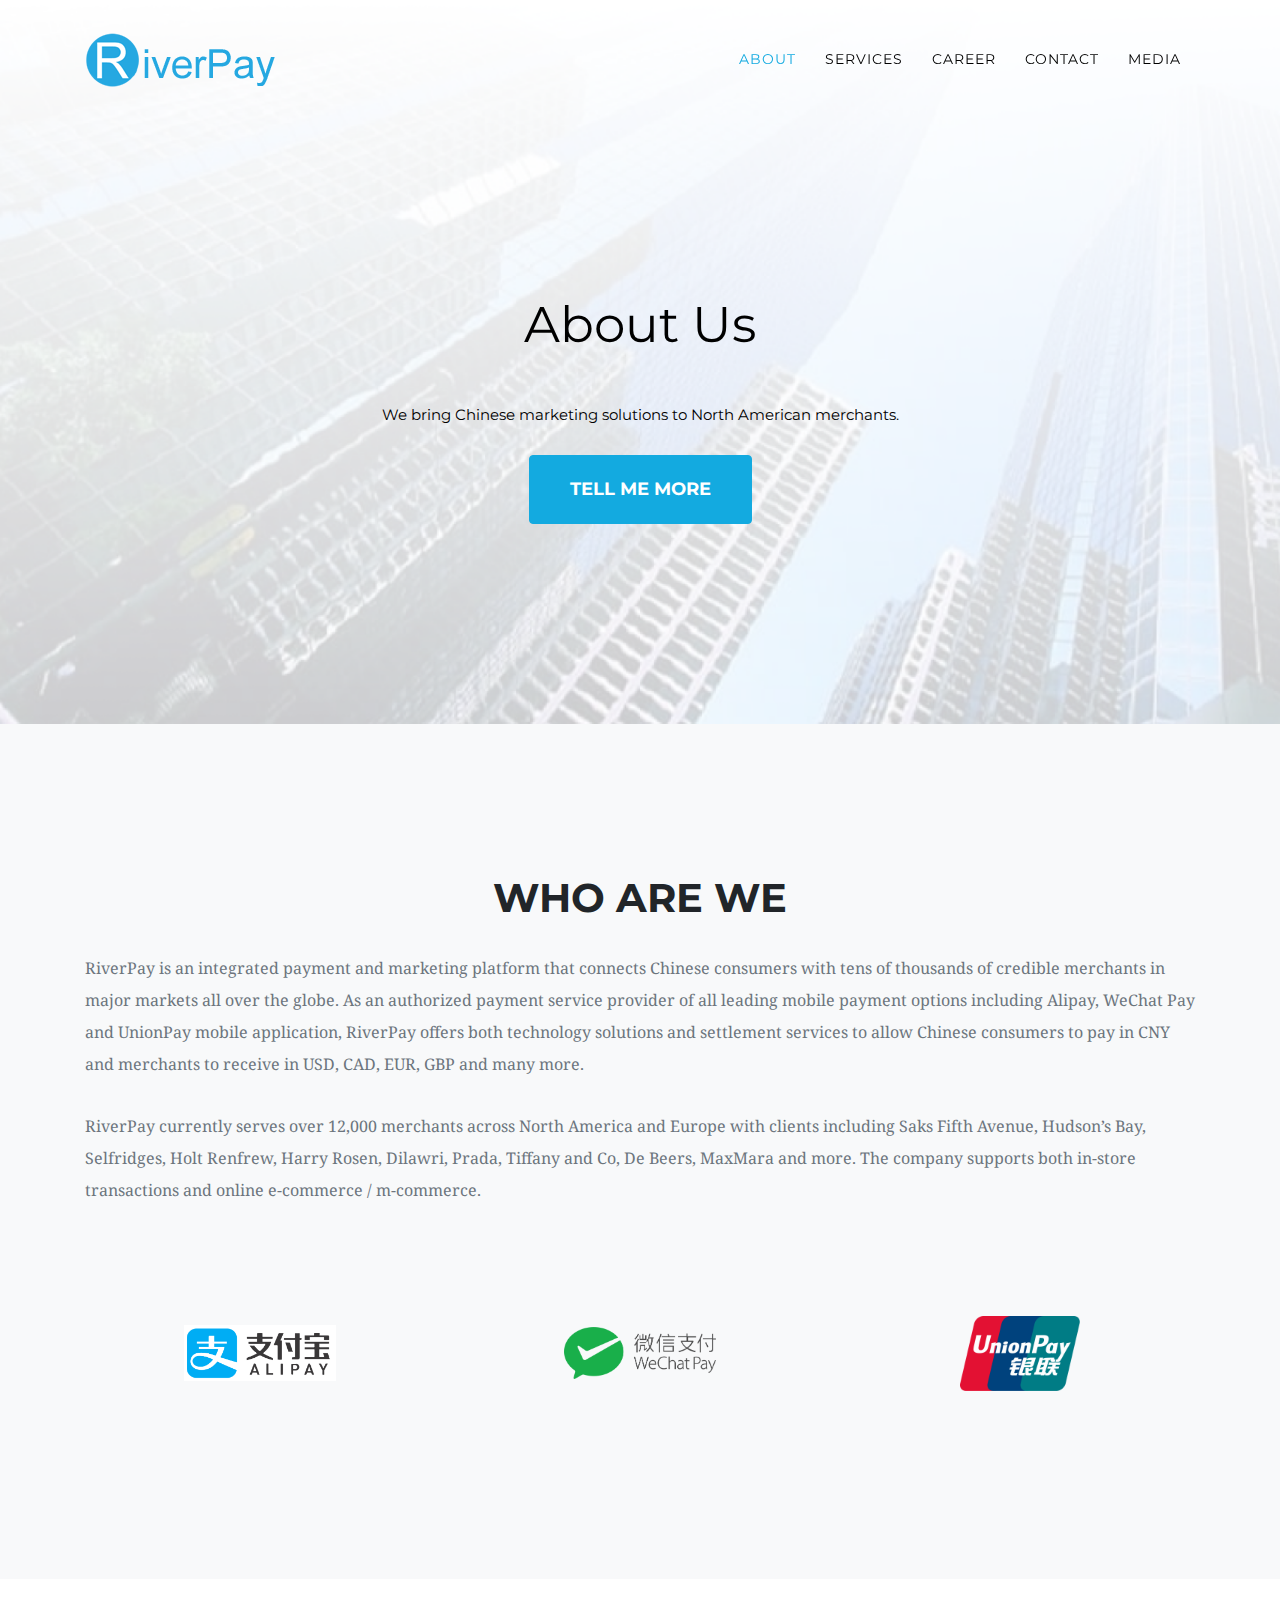
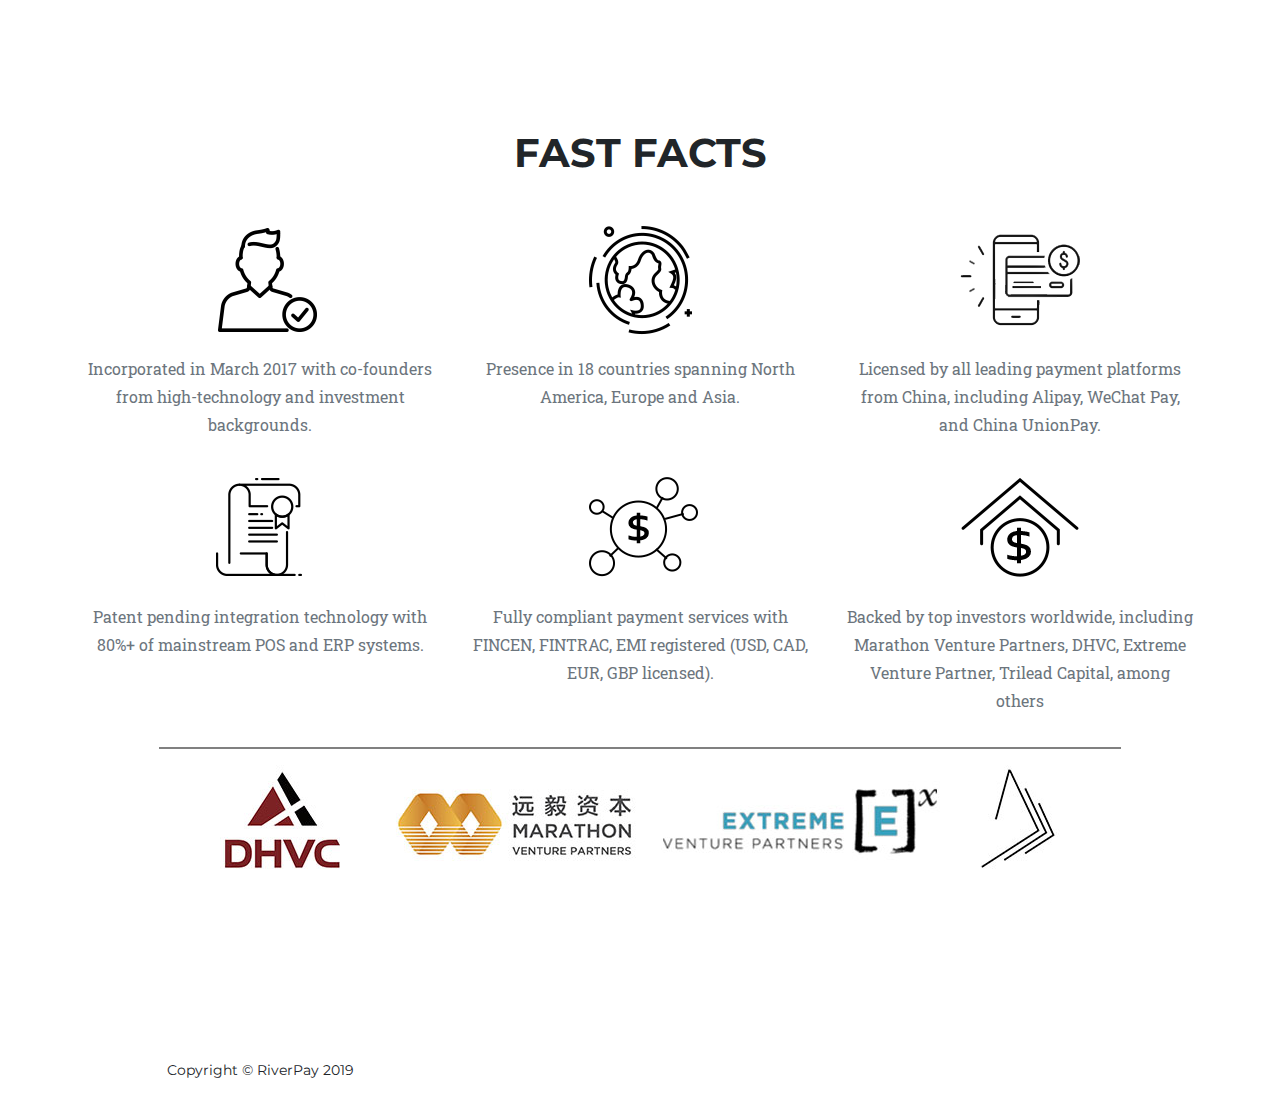
==== about.html @ c01c95c3 "Merge branch 'merge-two' of https://github.com/djfliu-rp/startbootstrap-agency into merge-two" ====
<!DOCTYPE html>
<html lang="en">

<head>

  <meta charset="utf-8">
  <meta name="viewport" content="width=device-width, initial-scale=1, shrink-to-fit=no">
  <meta name="description" content="">
  <meta name="author" content="">

  <title>Riverpay - About</title>

  <!-- Bootstrap core CSS -->
  <link href="vendor/bootstrap/css/bootstrap.min.css" rel="stylesheet">

  <!-- Custom fonts for this template -->
  <link href="vendor/fontawesome-free/css/all.min.css" rel="stylesheet" type="text/css">
  <link href="https://fonts.googleapis.com/css?family=Montserrat:400,700" rel="stylesheet" type="text/css">
  <link href='https://fonts.googleapis.com/css?family=Kaushan+Script' rel='stylesheet' type='text/css'>
  <link href='https://fonts.googleapis.com/css?family=Droid+Serif:400,700,400italic,700italic' rel='stylesheet' type='text/css'>
  <link href='https://fonts.googleapis.com/css?family=Roboto+Slab:400,100,300,700' rel='stylesheet' type='text/css'>

  <!-- Custom styles for this template -->
  <link href="css/about.css" rel="stylesheet">
  <link rel="icon" type="image/gif/png" href="img/logo.png">

</head>

<body id="page-top">

  <!-- Navigation -->
  <nav class="navbar navbar-expand-lg navbar-dark fixed-top" id="mainNav">
    <div class="container">
      <a class="navbar-brand js-scroll-trigger" href="index.html"><img src="img/logos/rplogo.png"></a>
      <button class="navbar-toggler navbar-toggler-right" type="button" data-toggle="collapse" data-target="#navbarResponsive" aria-controls="navbarResponsive" aria-expanded="false" aria-label="Toggle navigation">
        Menu
        <i class="fas fa-bars"></i>
      </button>
      <div class="collapse navbar-collapse" id="navbarResponsive">
        <ul class="navbar-nav text-uppercase ml-auto">
          <li class="nav-item">
            <a class="nav-link js-scroll-trigger" href="about.html" style="color: #13AAE0;">About</a>
          </li>
          <li class="nav-item">
              <a class="nav-link js-scroll-trigger" href="service.html">Services</a>
          </li>
          <li class="nav-item">
            <a class="nav-link js-scroll-trigger" href="career.html">Career</a>
          </li>
          <li class="nav-item">
            <a class="nav-link js-scroll-trigger" href="contact.html">Contact</a>
          </li>
          <li class="nav-item">
            <a class="nav-link js-scroll-trigger" href="test.html">Media</a>
          </li>
        </ul>
      </div>
    </div>
  </nav>

  <!-- Header -->
  <header class="masthead">
    <div class="container">
      <div class="intro-text">
        <div class="intro-lead-in">About Us</div>
        <div class="intro-heading">We bring Chinese marketing solutions to North American merchants.</div>
        <a class="btn btn-primary btn-xl text-uppercase js-scroll-trigger" href="#services">Tell Me More</a>
      </div>
    </div>
  </header>

  <!-- Services -->
  <section id="services" class="bg-light">
    <div class="container">
      <div class="row">
        <div class="col-lg-12 text-center">
          <h2 class="section-heading text-uppercase">Who Are We</h2>
          <h3 class="section-subheading text-muted">RiverPay is an integrated payment and marketing platform that connects Chinese consumers with tens of thousands of credible merchants in major markets all over the globe. As an authorized payment service provider of all leading mobile payment options including Alipay, WeChat Pay and UnionPay mobile application, RiverPay offers both technology solutions and settlement services to allow Chinese consumers to pay in CNY and merchants to receive in USD, CAD, EUR, GBP and many more.</h3>
          <h3 class="section-subheadingg text-muted">RiverPay currently serves over 12,000 merchants across North America and Europe with clients including Saks Fifth Avenue, Hudson’s Bay, Selfridges, Holt Renfrew, Harry Rosen, Dilawri, Prada, Tiffany and Co, De Beers, MaxMara and more. The company supports both in-store transactions and online e-commerce / m-commerce.</h3>
        </div>
      </div>
      <div class="row text-center">
        <div class="col-md-4">
          <span class="fa-stack fa-4x">
            <img src="img/about/alipay2.PNG" style="max-width: 95%;">
          </span>
        </div>
        <div class="col-md-4">
          <span class="fa-stack fa-4x">
            <img src="img/about/wechat.png" style="max-width: 95%;">
          </span>
        </div>
        <div class="col-md-4">
          <span class="fa-stack fa-4x">
            <img src="img/about/unionpay.png" style="max-width: 75%;">
          </span>
        </div>
      </div>
    </div>
  </section>

  <!-- Portfolio Grid -->
  <section id="portfolio">
    <div class="container">
      <div class="row">
        <div class="col-lg-12 text-center">
          <h2 class="section-heading text-uppercase">Fast Facts</h2>
        </div>
      </div>
      <div class="row text-center">
        <div class="col-md-4">
          <span class="fa-stack fa-4x">
            <img src="img/about/abt_icon1.png">
          </span>
          <p class="text-muted">Incorporated in March 2017 with co-founders from high-technology and investment backgrounds.</p>
        </div>
        <div class="col-md-4">
          <span class="fa-stack fa-4x">
              <img src="img/about/abt_icon2.png">
            </span>
          <p class="text-muted">Presence in 18 countries spanning North America, Europe and Asia.</p>
        </div>
        <div class="col-md-4">
          <span class="fa-stack fa-4x">
              <img src="img/about/abt_icon3.png">
            </span>
          <p class="text-muted">Licensed by all leading payment platforms from China, including Alipay, WeChat Pay, and China UnionPay.</p>
        </div>
      </div>
      <div class="row text-center">
        <div class="col-md-4">
          <span class="fa-stack fa-4x">
              <img src="img/about/abt_icon4.png">
            </span>
          <p class="text-muted">Patent pending integration technology with 80%+ of mainstream POS and ERP systems.</p>
        </div>
        <div class="col-md-4">
          <span class="fa-stack fa-4x">
              <img src="img/about/abt_icon5.png">
            </span>
          <p class="text-muted">Fully compliant payment services with FINCEN, FINTRAC, EMI registered (USD, CAD, EUR, GBP licensed).</p>
        </div>
        <div class="col-md-4">
          <span class="fa-stack fa-4x">
              <img src="img/about/abt_icon6.png">
            </span>
          <p class="text-muted">Backed by top investors worldwide, including Marathon Venture Partners, DHVC, Extreme Venture Partner, Trilead Capital, among others</p>
        </div>
      </div>
    </div>
    <hr>
    <img src="img/about/abt_logos.jpg" style="margin: auto; display: block;">
  </section>

  <!-- Footer -->
  <footer>
    <div class="container">
      <div class="row">
        <div class="col-md-4">
          <span class="copyright">Copyright &copy; RiverPay 2019</span>
        </div>
      </div>
    </div>
  </footer>



  <!-- Bootstrap core JavaScript -->
  <script src="vendor/jquery/jquery.min.js"></script>
  <script src="vendor/bootstrap/js/bootstrap.bundle.min.js"></script>

  <!-- Plugin JavaScript -->
  <script src="vendor/jquery-easing/jquery.easing.min.js"></script>

  <!-- Contact form JavaScript -->
  <script src="js/jqBootstrapValidation.js"></script>
  <script src="js/contact_me.js"></script>

  <!-- Custom scripts for this template -->
  <script src="js/agency.min.js"></script>

</body>

</html>
---- vendor/fontawesome-free/css/all.min.css ----
.fa,.fab,.fal,.far,.fas{-moz-osx-font-smoothing:grayscale;-webkit-font-smoothing:antialiased;display:inline-block;font-style:normal;font-variant:normal;text-rendering:auto;line-height:1}.fa-lg{font-size:1.33333em;line-height:.75em;vertical-align:-.0667em}.fa-xs{font-size:.75em}.fa-sm{font-size:.875em}.fa-1x{font-size:1em}.fa-2x{font-size:2em}.fa-3x{font-size:3em}.fa-4x{font-size:4em}.fa-5x{font-size:5em}.fa-6x{font-size:6em}.fa-7x{font-size:7em}.fa-8x{font-size:8em}.fa-9x{font-size:9em}.fa-10x{font-size:10em}.fa-fw{text-align:center;width:1.25em}.fa-ul{list-style-type:none;margin-left:2.5em;padding-left:0}.fa-ul>li{position:relative}.fa-li{left:-2em;position:absolute;text-align:center;width:2em;line-height:inherit}.fa-border{border:.08em solid #eee;border-radius:.1em;padding:.2em .25em .15em}.fa-pull-left{float:left}.fa-pull-right{float:right}.fa.fa-pull-left,.fab.fa-pull-left,.fal.fa-pull-left,.far.fa-pull-left,.fas.fa-pull-left{margin-right:.3em}.fa.fa-pull-right,.fab.fa-pull-right,.fal.fa-pull-right,.far.fa-pull-right,.fas.fa-pull-right{margin-left:.3em}.fa-spin{animation:fa-spin 2s infinite linear}.fa-pulse{animation:fa-spin 1s infinite steps(8)}@keyframes fa-spin{0%{transform:rotate(0deg)}to{transform:rotate(1turn)}}.fa-rotate-90{-ms-filter:"progid:DXImageTransform.Microsoft.BasicImage(rotation=1)";transform:rotate(90deg)}.fa-rotate-180{-ms-filter:"progid:DXImageTransform.Microsoft.BasicImage(rotation=2)";transform:rotate(180deg)}.fa-rotate-270{-ms-filter:"progid:DXImageTransform.Microsoft.BasicImage(rotation=3)";transform:rotate(270deg)}.fa-flip-horizontal{-ms-filter:"progid:DXImageTransform.Microsoft.BasicImage(rotation=0, mirror=1)";transform:scaleX(-1)}.fa-flip-vertical{transform:scaleY(-1)}.fa-flip-both,.fa-flip-horizontal.fa-flip-vertical,.fa-flip-vertical{-ms-filter:"progid:DXImageTransform.Microsoft.BasicImage(rotation=2, mirror=1)"}.fa-flip-both,.fa-flip-horizontal.fa-flip-vertical{transform:scale(-1)}:root .fa-flip-both,:root .fa-flip-horizontal,:root .fa-flip-vertical,:root .fa-rotate-90,:root .fa-rotate-180,:root .fa-rotate-270{filter:none}.fa-stack{display:inline-block;height:2em;line-height:2em;position:relative;vertical-align:middle;width:2.5em}.fa-stack-1x,.fa-stack-2x{left:0;position:absolute;text-align:center;width:100%}.fa-stack-1x{line-height:inherit}.fa-stack-2x{font-size:2em}.fa-inverse{color:#fff}.fa-500px:before{content:"\f26e"}.fa-accessible-icon:before{content:"\f368"}.fa-accusoft:before{content:"\f369"}.fa-acquisitions-incorporated:before{content:"\f6af"}.fa-ad:before{content:"\f641"}.fa-address-book:before{content:"\f2b9"}.fa-address-card:before{content:"\f2bb"}.fa-adjust:before{content:"\f042"}.fa-adn:before{content:"\f170"}.fa-adobe:before{content:"\f778"}.fa-adversal:before{content:"\f36a"}.fa-affiliatetheme:before{content:"\f36b"}.fa-air-freshener:before{content:"\f5d0"}.fa-algolia:before{content:"\f36c"}.fa-align-center:before{content:"\f037"}.fa-align-justify:before{content:"\f039"}.fa-align-left:before{content:"\f036"}.fa-align-right:before{content:"\f038"}.fa-alipay:before{content:"\f642"}.fa-allergies:before{content:"\f461"}.fa-amazon:before{content:"\f270"}.fa-amazon-pay:before{content:"\f42c"}.fa-ambulance:before{content:"\f0f9"}.fa-american-sign-language-interpreting:before{content:"\f2a3"}.fa-amilia:before{content:"\f36d"}.fa-anchor:before{content:"\f13d"}.fa-android:before{content:"\f17b"}.fa-angellist:before{content:"\f209"}.fa-angle-double-down:before{content:"\f103"}.fa-angle-double-left:before{content:"\f100"}.fa-angle-double-right:before{content:"\f101"}.fa-angle-double-up:before{content:"\f102"}.fa-angle-down:before{content:"\f107"}.fa-angle-left:before{content:"\f104"}.fa-angle-right:before{content:"\f105"}.fa-angle-up:before{content:"\f106"}.fa-angry:before{content:"\f556"}.fa-angrycreative:before{content:"\f36e"}.fa-angular:before{content:"\f420"}.fa-ankh:before{content:"\f644"}.fa-app-store:before{content:"\f36f"}.fa-app-store-ios:before{content:"\f370"}.fa-apper:before{content:"\f371"}.fa-apple:before{content:"\f179"}.fa-apple-alt:before{content:"\f5d1"}.fa-apple-pay:before{content:"\f415"}.fa-archive:before{content:"\f187"}.fa-archway:before{content:"\f557"}.fa-arrow-alt-circle-down:before{content:"\f358"}.fa-arrow-alt-circle-left:before{content:"\f359"}.fa-arrow-alt-circle-right:before{content:"\f35a"}.fa-arrow-alt-circle-up:before{content:"\f35b"}.fa-arrow-circle-down:before{content:"\f0ab"}.fa-arrow-circle-left:before{content:"\f0a8"}.fa-arrow-circle-right:before{content:"\f0a9"}.fa-arrow-circle-up:before{content:"\f0aa"}.fa-arrow-down:before{content:"\f063"}.fa-arrow-left:before{content:"\f060"}.fa-arrow-right:before{content:"\f061"}.fa-arrow-up:before{content:"\f062"}.fa-arrows-alt:before{content:"\f0b2"}.fa-arrows-alt-h:before{content:"\f337"}.fa-arrows-alt-v:before{content:"\f338"}.fa-artstation:before{content:"\f77a"}.fa-assistive-listening-systems:before{content:"\f2a2"}.fa-asterisk:before{content:"\f069"}.fa-asymmetrik:before{content:"\f372"}.fa-at:before{content:"\f1fa"}.fa-atlas:before{content:"\f558"}.fa-atlassian:before{content:"\f77b"}.fa-atom:before{content:"\f5d2"}.fa-audible:before{content:"\f373"}.fa-audio-description:before{content:"\f29e"}.fa-autoprefixer:before{content:"\f41c"}.fa-avianex:before{content:"\f374"}.fa-aviato:before{content:"\f421"}.fa-award:before{content:"\f559"}.fa-aws:before{content:"\f375"}.fa-baby:before{content:"\f77c"}.fa-baby-carriage:before{content:"\f77d"}.fa-backspace:before{content:"\f55a"}.fa-backward:before{content:"\f04a"}.fa-bacon:before{content:"\f7e5"}.fa-balance-scale:before{content:"\f24e"}.fa-ban:before{content:"\f05e"}.fa-band-aid:before{content:"\f462"}.fa-bandcamp:before{content:"\f2d5"}.fa-barcode:before{content:"\f02a"}.fa-bars:before{content:"\f0c9"}.fa-baseball-ball:before{content:"\f433"}.fa-basketball-ball:before{content:"\f434"}.fa-bath:before{content:"\f2cd"}.fa-battery-empty:before{content:"\f244"}.fa-battery-full:before{content:"\f240"}.fa-battery-half:before{content:"\f242"}.fa-battery-quarter:before{content:"\f243"}.fa-battery-three-quarters:before{content:"\f241"}.fa-bed:before{content:"\f236"}.fa-beer:before{content:"\f0fc"}.fa-behance:before{content:"\f1b4"}.fa-behance-square:before{content:"\f1b5"}.fa-bell:before{content:"\f0f3"}.fa-bell-slash:before{content:"\f1f6"}.fa-bezier-curve:before{content:"\f55b"}.fa-bible:before{content:"\f647"}.fa-bicycle:before{content:"\f206"}.fa-bimobject:before{content:"\f378"}.fa-binoculars:before{content:"\f1e5"}.fa-biohazard:before{content:"\f780"}.fa-birthday-cake:before{content:"\f1fd"}.fa-bitbucket:before{content:"\f171"}.fa-bitcoin:before{content:"\f379"}.fa-bity:before{content:"\f37a"}.fa-black-tie:before{content:"\f27e"}.fa-blackberry:before{content:"\f37b"}.fa-blender:before{content:"\f517"}.fa-blender-phone:before{content:"\f6b6"}.fa-blind:before{content:"\f29d"}.fa-blog:before{content:"\f781"}.fa-blogger:before{content:"\f37c"}.fa-blogger-b:before{content:"\f37d"}.fa-bluetooth:before{content:"\f293"}.fa-bluetooth-b:before{content:"\f294"}.fa-bold:before{content:"\f032"}.fa-bolt:before{content:"\f0e7"}.fa-bomb:before{content:"\f1e2"}.fa-bone:before{content:"\f5d7"}.fa-bong:before{content:"\f55c"}.fa-book:before{content:"\f02d"}.fa-book-dead:before{content:"\f6b7"}.fa-book-medical:before{content:"\f7e6"}.fa-book-open:before{content:"\f518"}.fa-book-reader:before{content:"\f5da"}.fa-bookmark:before{content:"\f02e"}.fa-bowling-ball:before{content:"\f436"}.fa-box:before{content:"\f466"}.fa-box-open:before{content:"\f49e"}.fa-boxes:before{content:"\f468"}.fa-braille:before{content:"\f2a1"}.fa-brain:before{content:"\f5dc"}.fa-bread-slice:before{content:"\f7ec"}.fa-briefcase:before{content:"\f0b1"}.fa-briefcase-medical:before{content:"\f469"}.fa-broadcast-tower:before{content:"\f519"}.fa-broom:before{content:"\f51a"}.fa-brush:before{content:"\f55d"}.fa-btc:before{content:"\f15a"}.fa-bug:before{content:"\f188"}.fa-building:before{content:"\f1ad"}.fa-bullhorn:before{content:"\f0a1"}.fa-bullseye:before{content:"\f140"}.fa-burn:before{content:"\f46a"}.fa-buromobelexperte:before{content:"\f37f"}.fa-bus:before{content:"\f207"}.fa-bus-alt:before{content:"\f55e"}.fa-business-time:before{content:"\f64a"}.fa-buysellads:before{content:"\f20d"}.fa-calculator:before{content:"\f1ec"}.fa-calendar:before{content:"\f133"}.fa-calendar-alt:before{content:"\f073"}.fa-calendar-check:before{content:"\f274"}.fa-calendar-day:before{content:"\f783"}.fa-calendar-minus:before{content:"\f272"}.fa-calendar-plus:before{content:"\f271"}.fa-calendar-times:before{content:"\f273"}.fa-calendar-week:before{content:"\f784"}.fa-camera:before{content:"\f030"}.fa-camera-retro:before{content:"\f083"}.fa-campground:before{content:"\f6bb"}.fa-canadian-maple-leaf:before{content:"\f785"}.fa-candy-cane:before{content:"\f786"}.fa-cannabis:before{content:"\f55f"}.fa-capsules:before{content:"\f46b"}.fa-car:before{content:"\f1b9"}.fa-car-alt:before{content:"\f5de"}.fa-car-battery:before{content:"\f5df"}.fa-car-crash:before{content:"\f5e1"}.fa-car-side:before{content:"\f5e4"}.fa-caret-down:before{content:"\f0d7"}.fa-caret-left:before{content:"\f0d9"}.fa-caret-right:before{content:"\f0da"}.fa-caret-square-down:before{content:"\f150"}.fa-caret-square-left:before{content:"\f191"}.fa-caret-square-right:before{content:"\f152"}.fa-caret-square-up:before{content:"\f151"}.fa-caret-up:before{content:"\f0d8"}.fa-carrot:before{content:"\f787"}.fa-cart-arrow-down:before{content:"\f218"}.fa-cart-plus:before{content:"\f217"}.fa-cash-register:before{content:"\f788"}.fa-cat:before{content:"\f6be"}.fa-cc-amazon-pay:before{content:"\f42d"}.fa-cc-amex:before{content:"\f1f3"}.fa-cc-apple-pay:before{content:"\f416"}.fa-cc-diners-club:before{content:"\f24c"}.fa-cc-discover:before{content:"\f1f2"}.fa-cc-jcb:before{content:"\f24b"}.fa-cc-mastercard:before{content:"\f1f1"}.fa-cc-paypal:before{content:"\f1f4"}.fa-cc-stripe:before{content:"\f1f5"}.fa-cc-visa:before{content:"\f1f0"}.fa-centercode:before{content:"\f380"}.fa-centos:before{content:"\f789"}.fa-certificate:before{content:"\f0a3"}.fa-chair:before{content:"\f6c0"}.fa-chalkboard:before{content:"\f51b"}.fa-chalkboard-teacher:before{content:"\f51c"}.fa-charging-station:before{content:"\f5e7"}.fa-chart-area:before{content:"\f1fe"}.fa-chart-bar:before{content:"\f080"}.fa-chart-line:before{content:"\f201"}.fa-chart-pie:before{content:"\f200"}.fa-check:before{content:"\f00c"}.fa-check-circle:before{content:"\f058"}.fa-check-double:before{content:"\f560"}.fa-check-square:before{content:"\f14a"}.fa-cheese:before{content:"\f7ef"}.fa-chess:before{content:"\f439"}.fa-chess-bishop:before{content:"\f43a"}.fa-chess-board:before{content:"\f43c"}.fa-chess-king:before{content:"\f43f"}.fa-chess-knight:before{content:"\f441"}.fa-chess-pawn:before{content:"\f443"}.fa-chess-queen:before{content:"\f445"}.fa-chess-rook:before{content:"\f447"}.fa-chevron-circle-down:before{content:"\f13a"}.fa-chevron-circle-left:before{content:"\f137"}.fa-chevron-circle-right:before{content:"\f138"}.fa-chevron-circle-up:before{content:"\f139"}.fa-chevron-down:before{content:"\f078"}.fa-chevron-left:before{content:"\f053"}.fa-chevron-right:before{content:"\f054"}.fa-chevron-up:before{content:"\f077"}.fa-child:before{content:"\f1ae"}.fa-chrome:before{content:"\f268"}.fa-church:before{content:"\f51d"}.fa-circle:before{content:"\f111"}.fa-circle-notch:before{content:"\f1ce"}.fa-city:before{content:"\f64f"}.fa-clinic-medical:before{content:"\f7f2"}.fa-clipboard:before{content:"\f328"}.fa-clipboard-check:before{content:"\f46c"}.fa-clipboard-list:before{content:"\f46d"}.fa-clock:before{content:"\f017"}.fa-clone:before{content:"\f24d"}.fa-closed-captioning:before{content:"\f20a"}.fa-cloud:before{content:"\f0c2"}.fa-cloud-download-alt:before{content:"\f381"}.fa-cloud-meatball:before{content:"\f73b"}.fa-cloud-moon:before{content:"\f6c3"}.fa-cloud-moon-rain:before{content:"\f73c"}.fa-cloud-rain:before{content:"\f73d"}.fa-cloud-showers-heavy:before{content:"\f740"}.fa-cloud-sun:before{content:"\f6c4"}.fa-cloud-sun-rain:before{content:"\f743"}.fa-cloud-upload-alt:before{content:"\f382"}.fa-cloudscale:before{content:"\f383"}.fa-cloudsmith:before{content:"\f384"}.fa-cloudversify:before{content:"\f385"}.fa-cocktail:before{content:"\f561"}.fa-code:before{content:"\f121"}.fa-code-branch:before{content:"\f126"}.fa-codepen:before{content:"\f1cb"}.fa-codiepie:before{content:"\f284"}.fa-coffee:before{content:"\f0f4"}.fa-cog:before{content:"\f013"}.fa-cogs:before{content:"\f085"}.fa-coins:before{content:"\f51e"}.fa-columns:before{content:"\f0db"}.fa-comment:before{content:"\f075"}.fa-comment-alt:before{content:"\f27a"}.fa-comment-dollar:before{content:"\f651"}.fa-comment-dots:before{content:"\f4ad"}.fa-comment-medical:before{content:"\f7f5"}.fa-comment-slash:before{content:"\f4b3"}.fa-comments:before{content:"\f086"}.fa-comments-dollar:before{content:"\f653"}.fa-compact-disc:before{content:"\f51f"}.fa-compass:before{content:"\f14e"}.fa-compress:before{content:"\f066"}.fa-compress-arrows-alt:before{content:"\f78c"}.fa-concierge-bell:before{content:"\f562"}.fa-confluence:before{content:"\f78d"}.fa-connectdevelop:before{content:"\f20e"}.fa-contao:before{content:"\f26d"}.fa-cookie:before{content:"\f563"}.fa-cookie-bite:before{content:"\f564"}.fa-copy:before{content:"\f0c5"}.fa-copyright:before{content:"\f1f9"}.fa-couch:before{content:"\f4b8"}.fa-cpanel:before{content:"\f388"}.fa-creative-commons:before{content:"\f25e"}.fa-creative-commons-by:before{content:"\f4e7"}.fa-creative-commons-nc:before{content:"\f4e8"}.fa-creative-commons-nc-eu:before{content:"\f4e9"}.fa-creative-commons-nc-jp:before{content:"\f4ea"}.fa-creative-commons-nd:before{content:"\f4eb"}.fa-creative-commons-pd:before{content:"\f4ec"}.fa-creative-commons-pd-alt:before{content:"\f4ed"}.fa-creative-commons-remix:before{content:"\f4ee"}.fa-creative-commons-sa:before{content:"\f4ef"}.fa-creative-commons-sampling:before{content:"\f4f0"}.fa-creative-commons-sampling-plus:before{content:"\f4f1"}.fa-creative-commons-share:before{content:"\f4f2"}.fa-creative-commons-zero:before{content:"\f4f3"}.fa-credit-card:before{content:"\f09d"}.fa-critical-role:before{content:"\f6c9"}.fa-crop:before{content:"\f125"}.fa-crop-alt:before{content:"\f565"}.fa-cross:before{content:"\f654"}.fa-crosshairs:before{content:"\f05b"}.fa-crow:before{content:"\f520"}.fa-crown:before{content:"\f521"}.fa-crutch:before{content:"\f7f7"}.fa-css3:before{content:"\f13c"}.fa-css3-alt:before{content:"\f38b"}.fa-cube:before{content:"\f1b2"}.fa-cubes:before{content:"\f1b3"}.fa-cut:before{content:"\f0c4"}.fa-cuttlefish:before{content:"\f38c"}.fa-d-and-d:before{content:"\f38d"}.fa-d-and-d-beyond:before{content:"\f6ca"}.fa-dashcube:before{content:"\f210"}.fa-database:before{content:"\f1c0"}.fa-deaf:before{content:"\f2a4"}.fa-delicious:before{content:"\f1a5"}.fa-democrat:before{content:"\f747"}.fa-deploydog:before{content:"\f38e"}.fa-deskpro:before{content:"\f38f"}.fa-desktop:before{content:"\f108"}.fa-dev:before{content:"\f6cc"}.fa-deviantart:before{content:"\f1bd"}.fa-dharmachakra:before{content:"\f655"}.fa-dhl:before{content:"\f790"}.fa-diagnoses:before{content:"\f470"}.fa-diaspora:before{content:"\f791"}.fa-dice:before{content:"\f522"}.fa-dice-d20:before{content:"\f6cf"}.fa-dice-d6:before{content:"\f6d1"}.fa-dice-five:before{content:"\f523"}.fa-dice-four:before{content:"\f524"}.fa-dice-one:before{content:"\f525"}.fa-dice-six:before{content:"\f526"}.fa-dice-three:before{content:"\f527"}.fa-dice-two:before{content:"\f528"}.fa-digg:before{content:"\f1a6"}.fa-digital-ocean:before{content:"\f391"}.fa-digital-tachograph:before{content:"\f566"}.fa-directions:before{content:"\f5eb"}.fa-discord:before{content:"\f392"}.fa-discourse:before{content:"\f393"}.fa-divide:before{content:"\f529"}.fa-dizzy:before{content:"\f567"}.fa-dna:before{content:"\f471"}.fa-dochub:before{content:"\f394"}.fa-docker:before{content:"\f395"}.fa-dog:before{content:"\f6d3"}.fa-dollar-sign:before{content:"\f155"}.fa-dolly:before{content:"\f472"}.fa-dolly-flatbed:before{content:"\f474"}.fa-donate:before{content:"\f4b9"}.fa-door-closed:before{content:"\f52a"}.fa-door-open:before{content:"\f52b"}.fa-dot-circle:before{content:"\f192"}.fa-dove:before{content:"\f4ba"}.fa-download:before{content:"\f019"}.fa-draft2digital:before{content:"\f396"}.fa-drafting-compass:before{content:"\f568"}.fa-dragon:before{content:"\f6d5"}.fa-draw-polygon:before{content:"\f5ee"}.fa-dribbble:before{content:"\f17d"}.fa-dribbble-square:before{content:"\f397"}.fa-dropbox:before{content:"\f16b"}.fa-drum:before{content:"\f569"}.fa-drum-steelpan:before{content:"\f56a"}.fa-drumstick-bite:before{content:"\f6d7"}.fa-drupal:before{content:"\f1a9"}.fa-dumbbell:before{content:"\f44b"}.fa-dumpster:before{content:"\f793"}.fa-dumpster-fire:before{content:"\f794"}.fa-dungeon:before{content:"\f6d9"}.fa-dyalog:before{content:"\f399"}.fa-earlybirds:before{content:"\f39a"}.fa-ebay:before{content:"\f4f4"}.fa-edge:before{content:"\f282"}.fa-edit:before{content:"\f044"}.fa-egg:before{content:"\f7fb"}.fa-eject:before{content:"\f052"}.fa-elementor:before{content:"\f430"}.fa-ellipsis-h:before{content:"\f141"}.fa-ellipsis-v:before{content:"\f142"}.fa-ello:before{content:"\f5f1"}.fa-ember:before{content:"\f423"}.fa-empire:before{content:"\f1d1"}.fa-envelope:before{content:"\f0e0"}.fa-envelope-open:before{content:"\f2b6"}.fa-envelope-open-text:before{content:"\f658"}.fa-envelope-square:before{content:"\f199"}.fa-envira:before{content:"\f299"}.fa-equals:before{content:"\f52c"}.fa-eraser:before{content:"\f12d"}.fa-erlang:before{content:"\f39d"}.fa-ethereum:before{content:"\f42e"}.fa-ethernet:before{content:"\f796"}.fa-etsy:before{content:"\f2d7"}.fa-euro-sign:before{content:"\f153"}.fa-exchange-alt:before{content:"\f362"}.fa-exclamation:before{content:"\f12a"}.fa-exclamation-circle:before{content:"\f06a"}.fa-exclamation-triangle:before{content:"\f071"}.fa-expand:before{content:"\f065"}.fa-expand-arrows-alt:before{content:"\f31e"}.fa-expeditedssl:before{content:"\f23e"}.fa-external-link-alt:before{content:"\f35d"}.fa-external-link-square-alt:before{content:"\f360"}.fa-eye:before{content:"\f06e"}.fa-eye-dropper:before{content:"\f1fb"}.fa-eye-slash:before{content:"\f070"}.fa-facebook:before{content:"\f09a"}.fa-facebook-f:before{content:"\f39e"}.fa-facebook-messenger:before{content:"\f39f"}.fa-facebook-square:before{content:"\f082"}.fa-fantasy-flight-games:before{content:"\f6dc"}.fa-fast-backward:before{content:"\f049"}.fa-fast-forward:before{content:"\f050"}.fa-fax:before{content:"\f1ac"}.fa-feather:before{content:"\f52d"}.fa-feather-alt:before{content:"\f56b"}.fa-fedex:before{content:"\f797"}.fa-fedora:before{content:"\f798"}.fa-female:before{content:"\f182"}.fa-fighter-jet:before{content:"\f0fb"}.fa-figma:before{content:"\f799"}.fa-file:before{content:"\f15b"}.fa-file-alt:before{content:"\f15c"}.fa-file-archive:before{content:"\f1c6"}.fa-file-audio:before{content:"\f1c7"}.fa-file-code:before{content:"\f1c9"}.fa-file-contract:before{content:"\f56c"}.fa-file-csv:before{content:"\f6dd"}.fa-file-download:before{content:"\f56d"}.fa-file-excel:before{content:"\f1c3"}.fa-file-export:before{content:"\f56e"}.fa-file-image:before{content:"\f1c5"}.fa-file-import:before{content:"\f56f"}.fa-file-invoice:before{content:"\f570"}.fa-file-invoice-dollar:before{content:"\f571"}.fa-file-medical:before{content:"\f477"}.fa-file-medical-alt:before{content:"\f478"}.fa-file-pdf:before{content:"\f1c1"}.fa-file-powerpoint:before{content:"\f1c4"}.fa-file-prescription:before{content:"\f572"}.fa-file-signature:before{content:"\f573"}.fa-file-upload:before{content:"\f574"}.fa-file-video:before{content:"\f1c8"}.fa-file-word:before{content:"\f1c2"}.fa-fill:before{content:"\f575"}.fa-fill-drip:before{content:"\f576"}.fa-film:before{content:"\f008"}.fa-filter:before{content:"\f0b0"}.fa-fingerprint:before{content:"\f577"}.fa-fire:before{content:"\f06d"}.fa-fire-alt:before{content:"\f7e4"}.fa-fire-extinguisher:before{content:"\f134"}.fa-firefox:before{content:"\f269"}.fa-first-aid:before{content:"\f479"}.fa-first-order:before{content:"\f2b0"}.fa-first-order-alt:before{content:"\f50a"}.fa-firstdraft:before{content:"\f3a1"}.fa-fish:before{content:"\f578"}.fa-fist-raised:before{content:"\f6de"}.fa-flag:before{content:"\f024"}.fa-flag-checkered:before{content:"\f11e"}.fa-flag-usa:before{content:"\f74d"}.fa-flask:before{content:"\f0c3"}.fa-flickr:before{content:"\f16e"}.fa-flipboard:before{content:"\f44d"}.fa-flushed:before{content:"\f579"}.fa-fly:before{content:"\f417"}.fa-folder:before{content:"\f07b"}.fa-folder-minus:before{content:"\f65d"}.fa-folder-open:before{content:"\f07c"}.fa-folder-plus:before{content:"\f65e"}.fa-font:before{content:"\f031"}.fa-font-awesome:before{content:"\f2b4"}.fa-font-awesome-alt:before{content:"\f35c"}.fa-font-awesome-flag:before{content:"\f425"}.fa-font-awesome-logo-full:before{content:"\f4e6"}.fa-fonticons:before{content:"\f280"}.fa-fonticons-fi:before{content:"\f3a2"}.fa-football-ball:before{content:"\f44e"}.fa-fort-awesome:before{content:"\f286"}.fa-fort-awesome-alt:before{content:"\f3a3"}.fa-forumbee:before{content:"\f211"}.fa-forward:before{content:"\f04e"}.fa-foursquare:before{content:"\f180"}.fa-free-code-camp:before{content:"\f2c5"}.fa-freebsd:before{content:"\f3a4"}.fa-frog:before{content:"\f52e"}.fa-frown:before{content:"\f119"}.fa-frown-open:before{content:"\f57a"}.fa-fulcrum:before{content:"\f50b"}.fa-funnel-dollar:before{content:"\f662"}.fa-futbol:before{content:"\f1e3"}.fa-galactic-republic:before{content:"\f50c"}.fa-galactic-senate:before{content:"\f50d"}.fa-gamepad:before{content:"\f11b"}.fa-gas-pump:before{content:"\f52f"}.fa-gavel:before{content:"\f0e3"}.fa-gem:before{content:"\f3a5"}.fa-genderless:before{content:"\f22d"}.fa-get-pocket:before{content:"\f265"}.fa-gg:before{content:"\f260"}.fa-gg-circle:before{content:"\f261"}.fa-ghost:before{content:"\f6e2"}.fa-gift:before{content:"\f06b"}.fa-gifts:before{content:"\f79c"}.fa-git:before{content:"\f1d3"}.fa-git-square:before{content:"\f1d2"}.fa-github:before{content:"\f09b"}.fa-github-alt:before{content:"\f113"}.fa-github-square:before{content:"\f092"}.fa-gitkraken:before{content:"\f3a6"}.fa-gitlab:before{content:"\f296"}.fa-gitter:before{content:"\f426"}.fa-glass-cheers:before{content:"\f79f"}.fa-glass-martini:before{content:"\f000"}.fa-glass-martini-alt:before{content:"\f57b"}.fa-glass-whiskey:before{content:"\f7a0"}.fa-glasses:before{content:"\f530"}.fa-glide:before{content:"\f2a5"}.fa-glide-g:before{content:"\f2a6"}.fa-globe:before{content:"\f0ac"}.fa-globe-africa:before{content:"\f57c"}.fa-globe-americas:before{content:"\f57d"}.fa-globe-asia:before{content:"\f57e"}.fa-globe-europe:before{content:"\f7a2"}.fa-gofore:before{content:"\f3a7"}.fa-golf-ball:before{content:"\f450"}.fa-goodreads:before{content:"\f3a8"}.fa-goodreads-g:before{content:"\f3a9"}.fa-google:before{content:"\f1a0"}.fa-google-drive:before{content:"\f3aa"}.fa-google-play:before{content:"\f3ab"}.fa-google-plus:before{content:"\f2b3"}.fa-google-plus-g:before{content:"\f0d5"}.fa-google-plus-square:before{content:"\f0d4"}.fa-google-wallet:before{content:"\f1ee"}.fa-gopuram:before{content:"\f664"}.fa-graduation-cap:before{content:"\f19d"}.fa-gratipay:before{content:"\f184"}.fa-grav:before{content:"\f2d6"}.fa-greater-than:before{content:"\f531"}.fa-greater-than-equal:before{content:"\f532"}.fa-grimace:before{content:"\f57f"}.fa-grin:before{content:"\f580"}.fa-grin-alt:before{content:"\f581"}.fa-grin-beam:before{content:"\f582"}.fa-grin-beam-sweat:before{content:"\f583"}.fa-grin-hearts:before{content:"\f584"}.fa-grin-squint:before{content:"\f585"}.fa-grin-squint-tears:before{content:"\f586"}.fa-grin-stars:before{content:"\f587"}.fa-grin-tears:before{content:"\f588"}.fa-grin-tongue:before{content:"\f589"}.fa-grin-tongue-squint:before{content:"\f58a"}.fa-grin-tongue-wink:before{content:"\f58b"}.fa-grin-wink:before{content:"\f58c"}.fa-grip-horizontal:before{content:"\f58d"}.fa-grip-lines:before{content:"\f7a4"}.fa-grip-lines-vertical:before{content:"\f7a5"}.fa-grip-vertical:before{content:"\f58e"}.fa-gripfire:before{content:"\f3ac"}.fa-grunt:before{content:"\f3ad"}.fa-guitar:before{content:"\f7a6"}.fa-gulp:before{content:"\f3ae"}.fa-h-square:before{content:"\f0fd"}.fa-hacker-news:before{content:"\f1d4"}.fa-hacker-news-square:before{content:"\f3af"}.fa-hackerrank:before{content:"\f5f7"}.fa-hamburger:before{content:"\f805"}.fa-hammer:before{content:"\f6e3"}.fa-hamsa:before{content:"\f665"}.fa-hand-holding:before{content:"\f4bd"}.fa-hand-holding-heart:before{content:"\f4be"}.fa-hand-holding-usd:before{content:"\f4c0"}.fa-hand-lizard:before{content:"\f258"}.fa-hand-middle-finger:before{content:"\f806"}.fa-hand-paper:before{content:"\f256"}.fa-hand-peace:before{content:"\f25b"}.fa-hand-point-down:before{content:"\f0a7"}.fa-hand-point-left:before{content:"\f0a5"}.fa-hand-point-right:before{content:"\f0a4"}.fa-hand-point-up:before{content:"\f0a6"}.fa-hand-pointer:before{content:"\f25a"}.fa-hand-rock:before{content:"\f255"}.fa-hand-scissors:before{content:"\f257"}.fa-hand-spock:before{content:"\f259"}.fa-hands:before{content:"\f4c2"}.fa-hands-helping:before{content:"\f4c4"}.fa-handshake:before{content:"\f2b5"}.fa-hanukiah:before{content:"\f6e6"}.fa-hard-hat:before{content:"\f807"}.fa-hashtag:before{content:"\f292"}.fa-hat-wizard:before{content:"\f6e8"}.fa-haykal:before{content:"\f666"}.fa-hdd:before{content:"\f0a0"}.fa-heading:before{content:"\f1dc"}.fa-headphones:before{content:"\f025"}.fa-headphones-alt:before{content:"\f58f"}.fa-headset:before{content:"\f590"}.fa-heart:before{content:"\f004"}.fa-heart-broken:before{content:"\f7a9"}.fa-heartbeat:before{content:"\f21e"}.fa-helicopter:before{content:"\f533"}.fa-highlighter:before{content:"\f591"}.fa-hiking:before{content:"\f6ec"}.fa-hippo:before{content:"\f6ed"}.fa-hips:before{content:"\f452"}.fa-hire-a-helper:before{content:"\f3b0"}.fa-history:before{content:"\f1da"}.fa-hockey-puck:before{content:"\f453"}.fa-holly-berry:before{content:"\f7aa"}.fa-home:before{content:"\f015"}.fa-hooli:before{content:"\f427"}.fa-hornbill:before{content:"\f592"}.fa-horse:before{content:"\f6f0"}.fa-horse-head:before{content:"\f7ab"}.fa-hospital:before{content:"\f0f8"}.fa-hospital-alt:before{content:"\f47d"}.fa-hospital-symbol:before{content:"\f47e"}.fa-hot-tub:before{content:"\f593"}.fa-hotdog:before{content:"\f80f"}.fa-hotel:before{content:"\f594"}.fa-hotjar:before{content:"\f3b1"}.fa-hourglass:before{content:"\f254"}.fa-hourglass-end:before{content:"\f253"}.fa-hourglass-half:before{content:"\f252"}.fa-hourglass-start:before{content:"\f251"}.fa-house-damage:before{content:"\f6f1"}.fa-houzz:before{content:"\f27c"}.fa-hryvnia:before{content:"\f6f2"}.fa-html5:before{content:"\f13b"}.fa-hubspot:before{content:"\f3b2"}.fa-i-cursor:before{content:"\f246"}.fa-ice-cream:before{content:"\f810"}.fa-icicles:before{content:"\f7ad"}.fa-id-badge:before{content:"\f2c1"}.fa-id-card:before{content:"\f2c2"}.fa-id-card-alt:before{content:"\f47f"}.fa-igloo:before{content:"\f7ae"}.fa-image:before{content:"\f03e"}.fa-images:before{content:"\f302"}.fa-imdb:before{content:"\f2d8"}.fa-inbox:before{content:"\f01c"}.fa-indent:before{content:"\f03c"}.fa-industry:before{content:"\f275"}.fa-infinity:before{content:"\f534"}.fa-info:before{content:"\f129"}.fa-info-circle:before{content:"\f05a"}.fa-instagram:before{content:"\f16d"}.fa-intercom:before{content:"\f7af"}.fa-internet-explorer:before{content:"\f26b"}.fa-invision:before{content:"\f7b0"}.fa-ioxhost:before{content:"\f208"}.fa-italic:before{content:"\f033"}.fa-itunes:before{content:"\f3b4"}.fa-itunes-note:before{content:"\f3b5"}.fa-java:before{content:"\f4e4"}.fa-jedi:before{content:"\f669"}.fa-jedi-order:before{content:"\f50e"}.fa-jenkins:before{content:"\f3b6"}.fa-jira:before{content:"\f7b1"}.fa-joget:before{content:"\f3b7"}.fa-joint:before{content:"\f595"}.fa-joomla:before{content:"\f1aa"}.fa-journal-whills:before{content:"\f66a"}.fa-js:before{content:"\f3b8"}.fa-js-square:before{content:"\f3b9"}.fa-jsfiddle:before{content:"\f1cc"}.fa-kaaba:before{content:"\f66b"}.fa-kaggle:before{content:"\f5fa"}.fa-key:before{content:"\f084"}.fa-keybase:before{content:"\f4f5"}.fa-keyboard:before{content:"\f11c"}.fa-keycdn:before{content:"\f3ba"}.fa-khanda:before{content:"\f66d"}.fa-kickstarter:before{content:"\f3bb"}.fa-kickstarter-k:before{content:"\f3bc"}.fa-kiss:before{content:"\f596"}.fa-kiss-beam:before{content:"\f597"}.fa-kiss-wink-heart:before{content:"\f598"}.fa-kiwi-bird:before{content:"\f535"}.fa-korvue:before{content:"\f42f"}.fa-landmark:before{content:"\f66f"}.fa-language:before{content:"\f1ab"}.fa-laptop:before{content:"\f109"}.fa-laptop-code:before{content:"\f5fc"}.fa-laptop-medical:before{content:"\f812"}.fa-laravel:before{content:"\f3bd"}.fa-lastfm:before{content:"\f202"}.fa-lastfm-square:before{content:"\f203"}.fa-laugh:before{content:"\f599"}.fa-laugh-beam:before{content:"\f59a"}.fa-laugh-squint:before{content:"\f59b"}.fa-laugh-wink:before{content:"\f59c"}.fa-layer-group:before{content:"\f5fd"}.fa-leaf:before{content:"\f06c"}.fa-leanpub:before{content:"\f212"}.fa-lemon:before{content:"\f094"}.fa-less:before{content:"\f41d"}.fa-less-than:before{content:"\f536"}.fa-less-than-equal:before{content:"\f537"}.fa-level-down-alt:before{content:"\f3be"}.fa-level-up-alt:before{content:"\f3bf"}.fa-life-ring:before{content:"\f1cd"}.fa-lightbulb:before{content:"\f0eb"}.fa-line:before{content:"\f3c0"}.fa-link:before{content:"\f0c1"}.fa-linkedin:before{content:"\f08c"}.fa-linkedin-in:before{content:"\f0e1"}.fa-linode:before{content:"\f2b8"}.fa-linux:before{content:"\f17c"}.fa-lira-sign:before{content:"\f195"}.fa-list:before{content:"\f03a"}.fa-list-alt:before{content:"\f022"}.fa-list-ol:before{content:"\f0cb"}.fa-list-ul:before{content:"\f0ca"}.fa-location-arrow:before{content:"\f124"}.fa-lock:before{content:"\f023"}.fa-lock-open:before{content:"\f3c1"}.fa-long-arrow-alt-down:before{content:"\f309"}.fa-long-arrow-alt-left:before{content:"\f30a"}.fa-long-arrow-alt-right:before{content:"\f30b"}.fa-long-arrow-alt-up:before{content:"\f30c"}.fa-low-vision:before{content:"\f2a8"}.fa-luggage-cart:before{content:"\f59d"}.fa-lyft:before{content:"\f3c3"}.fa-magento:before{content:"\f3c4"}.fa-magic:before{content:"\f0d0"}.fa-magnet:before{content:"\f076"}.fa-mail-bulk:before{content:"\f674"}.fa-mailchimp:before{content:"\f59e"}.fa-male:before{content:"\f183"}.fa-mandalorian:before{content:"\f50f"}.fa-map:before{content:"\f279"}.fa-map-marked:before{content:"\f59f"}.fa-map-marked-alt:before{content:"\f5a0"}.fa-map-marker:before{content:"\f041"}.fa-map-marker-alt:before{content:"\f3c5"}.fa-map-pin:before{content:"\f276"}.fa-map-signs:before{content:"\f277"}.fa-markdown:before{content:"\f60f"}.fa-marker:before{content:"\f5a1"}.fa-mars:before{content:"\f222"}.fa-mars-double:before{content:"\f227"}.fa-mars-stroke:before{content:"\f229"}.fa-mars-stroke-h:before{content:"\f22b"}.fa-mars-stroke-v:before{content:"\f22a"}.fa-mask:before{content:"\f6fa"}.fa-mastodon:before{content:"\f4f6"}.fa-maxcdn:before{content:"\f136"}.fa-medal:before{content:"\f5a2"}.fa-medapps:before{content:"\f3c6"}.fa-medium:before{content:"\f23a"}.fa-medium-m:before{content:"\f3c7"}.fa-medkit:before{content:"\f0fa"}.fa-medrt:before{content:"\f3c8"}.fa-meetup:before{content:"\f2e0"}.fa-megaport:before{content:"\f5a3"}.fa-meh:before{content:"\f11a"}.fa-meh-blank:before{content:"\f5a4"}.fa-meh-rolling-eyes:before{content:"\f5a5"}.fa-memory:before{content:"\f538"}.fa-mendeley:before{content:"\f7b3"}.fa-menorah:before{content:"\f676"}.fa-mercury:before{content:"\f223"}.fa-meteor:before{content:"\f753"}.fa-microchip:before{content:"\f2db"}.fa-microphone:before{content:"\f130"}.fa-microphone-alt:before{content:"\f3c9"}.fa-microphone-alt-slash:before{content:"\f539"}.fa-microphone-slash:before{content:"\f131"}.fa-microscope:before{content:"\f610"}.fa-microsoft:before{content:"\f3ca"}.fa-minus:before{content:"\f068"}.fa-minus-circle:before{content:"\f056"}.fa-minus-square:before{content:"\f146"}.fa-mitten:before{content:"\f7b5"}.fa-mix:before{content:"\f3cb"}.fa-mixcloud:before{content:"\f289"}.fa-mizuni:before{content:"\f3cc"}.fa-mobile:before{content:"\f10b"}.fa-mobile-alt:before{content:"\f3cd"}.fa-modx:before{content:"\f285"}.fa-monero:before{content:"\f3d0"}.fa-money-bill:before{content:"\f0d6"}.fa-money-bill-alt:before{content:"\f3d1"}.fa-money-bill-wave:before{content:"\f53a"}.fa-money-bill-wave-alt:before{content:"\f53b"}.fa-money-check:before{content:"\f53c"}.fa-money-check-alt:before{content:"\f53d"}.fa-monument:before{content:"\f5a6"}.fa-moon:before{content:"\f186"}.fa-mortar-pestle:before{content:"\f5a7"}.fa-mosque:before{content:"\f678"}.fa-motorcycle:before{content:"\f21c"}.fa-mountain:before{content:"\f6fc"}.fa-mouse-pointer:before{content:"\f245"}.fa-mug-hot:before{content:"\f7b6"}.fa-music:before{content:"\f001"}.fa-napster:before{content:"\f3d2"}.fa-neos:before{content:"\f612"}.fa-network-wired:before{content:"\f6ff"}.fa-neuter:before{content:"\f22c"}.fa-newspaper:before{content:"\f1ea"}.fa-nimblr:before{content:"\f5a8"}.fa-nintendo-switch:before{content:"\f418"}.fa-node:before{content:"\f419"}.fa-node-js:before{content:"\f3d3"}.fa-not-equal:before{content:"\f53e"}.fa-notes-medical:before{content:"\f481"}.fa-npm:before{content:"\f3d4"}.fa-ns8:before{content:"\f3d5"}.fa-nutritionix:before{content:"\f3d6"}.fa-object-group:before{content:"\f247"}.fa-object-ungroup:before{content:"\f248"}.fa-odnoklassniki:before{content:"\f263"}.fa-odnoklassniki-square:before{content:"\f264"}.fa-oil-can:before{content:"\f613"}.fa-old-republic:before{content:"\f510"}.fa-om:before{content:"\f679"}.fa-opencart:before{content:"\f23d"}.fa-openid:before{content:"\f19b"}.fa-opera:before{content:"\f26a"}.fa-optin-monster:before{content:"\f23c"}.fa-osi:before{content:"\f41a"}.fa-otter:before{content:"\f700"}.fa-outdent:before{content:"\f03b"}.fa-page4:before{content:"\f3d7"}.fa-pagelines:before{content:"\f18c"}.fa-pager:before{content:"\f815"}.fa-paint-brush:before{content:"\f1fc"}.fa-paint-roller:before{content:"\f5aa"}.fa-palette:before{content:"\f53f"}.fa-palfed:before{content:"\f3d8"}.fa-pallet:before{content:"\f482"}.fa-paper-plane:before{content:"\f1d8"}.fa-paperclip:before{content:"\f0c6"}.fa-parachute-box:before{content:"\f4cd"}.fa-paragraph:before{content:"\f1dd"}.fa-parking:before{content:"\f540"}.fa-passport:before{content:"\f5ab"}.fa-pastafarianism:before{content:"\f67b"}.fa-paste:before{content:"\f0ea"}.fa-patreon:before{content:"\f3d9"}.fa-pause:before{content:"\f04c"}.fa-pause-circle:before{content:"\f28b"}.fa-paw:before{content:"\f1b0"}.fa-paypal:before{content:"\f1ed"}.fa-peace:before{content:"\f67c"}.fa-pen:before{content:"\f304"}.fa-pen-alt:before{content:"\f305"}.fa-pen-fancy:before{content:"\f5ac"}.fa-pen-nib:before{content:"\f5ad"}.fa-pen-square:before{content:"\f14b"}.fa-pencil-alt:before{content:"\f303"}.fa-pencil-ruler:before{content:"\f5ae"}.fa-penny-arcade:before{content:"\f704"}.fa-people-carry:before{content:"\f4ce"}.fa-pepper-hot:before{content:"\f816"}.fa-percent:before{content:"\f295"}.fa-percentage:before{content:"\f541"}.fa-periscope:before{content:"\f3da"}.fa-person-booth:before{content:"\f756"}.fa-phabricator:before{content:"\f3db"}.fa-phoenix-framework:before{content:"\f3dc"}.fa-phoenix-squadron:before{content:"\f511"}.fa-phone:before{content:"\f095"}.fa-phone-slash:before{content:"\f3dd"}.fa-phone-square:before{content:"\f098"}.fa-phone-volume:before{content:"\f2a0"}.fa-php:before{content:"\f457"}.fa-pied-piper:before{content:"\f2ae"}.fa-pied-piper-alt:before{content:"\f1a8"}.fa-pied-piper-hat:before{content:"\f4e5"}.fa-pied-piper-pp:before{content:"\f1a7"}.fa-piggy-bank:before{content:"\f4d3"}.fa-pills:before{content:"\f484"}.fa-pinterest:before{content:"\f0d2"}.fa-pinterest-p:before{content:"\f231"}.fa-pinterest-square:before{content:"\f0d3"}.fa-pizza-slice:before{content:"\f818"}.fa-place-of-worship:before{content:"\f67f"}.fa-plane:before{content:"\f072"}.fa-plane-arrival:before{content:"\f5af"}.fa-plane-departure:before{content:"\f5b0"}.fa-play:before{content:"\f04b"}.fa-play-circle:before{content:"\f144"}.fa-playstation:before{content:"\f3df"}.fa-plug:before{content:"\f1e6"}.fa-plus:before{content:"\f067"}.fa-plus-circle:before{content:"\f055"}.fa-plus-square:before{content:"\f0fe"}.fa-podcast:before{content:"\f2ce"}.fa-poll:before{content:"\f681"}.fa-poll-h:before{content:"\f682"}.fa-poo:before{content:"\f2fe"}.fa-poo-storm:before{content:"\f75a"}.fa-poop:before{content:"\f619"}.fa-portrait:before{content:"\f3e0"}.fa-pound-sign:before{content:"\f154"}.fa-power-off:before{content:"\f011"}.fa-pray:before{content:"\f683"}.fa-praying-hands:before{content:"\f684"}.fa-prescription:before{content:"\f5b1"}.fa-prescription-bottle:before{content:"\f485"}.fa-prescription-bottle-alt:before{content:"\f486"}.fa-print:before{content:"\f02f"}.fa-procedures:before{content:"\f487"}.fa-product-hunt:before{content:"\f288"}.fa-project-diagram:before{content:"\f542"}.fa-pushed:before{content:"\f3e1"}.fa-puzzle-piece:before{content:"\f12e"}.fa-python:before{content:"\f3e2"}.fa-qq:before{content:"\f1d6"}.fa-qrcode:before{content:"\f029"}.fa-question:before{content:"\f128"}.fa-question-circle:before{content:"\f059"}.fa-quidditch:before{content:"\f458"}.fa-quinscape:before{content:"\f459"}.fa-quora:before{content:"\f2c4"}.fa-quote-left:before{content:"\f10d"}.fa-quote-right:before{content:"\f10e"}.fa-quran:before{content:"\f687"}.fa-r-project:before{content:"\f4f7"}.fa-radiation:before{content:"\f7b9"}.fa-radiation-alt:before{content:"\f7ba"}.fa-rainbow:before{content:"\f75b"}.fa-random:before{content:"\f074"}.fa-raspberry-pi:before{content:"\f7bb"}.fa-ravelry:before{content:"\f2d9"}.fa-react:before{content:"\f41b"}.fa-reacteurope:before{content:"\f75d"}.fa-readme:before{content:"\f4d5"}.fa-rebel:before{content:"\f1d0"}.fa-receipt:before{content:"\f543"}.fa-recycle:before{content:"\f1b8"}.fa-red-river:before{content:"\f3e3"}.fa-reddit:before{content:"\f1a1"}.fa-reddit-alien:before{content:"\f281"}.fa-reddit-square:before{content:"\f1a2"}.fa-redhat:before{content:"\f7bc"}.fa-redo:before{content:"\f01e"}.fa-redo-alt:before{content:"\f2f9"}.fa-registered:before{content:"\f25d"}.fa-renren:before{content:"\f18b"}.fa-reply:before{content:"\f3e5"}.fa-reply-all:before{content:"\f122"}.fa-replyd:before{content:"\f3e6"}.fa-republican:before{content:"\f75e"}.fa-researchgate:before{content:"\f4f8"}.fa-resolving:before{content:"\f3e7"}.fa-restroom:before{content:"\f7bd"}.fa-retweet:before{content:"\f079"}.fa-rev:before{content:"\f5b2"}.fa-ribbon:before{content:"\f4d6"}.fa-ring:before{content:"\f70b"}.fa-road:before{content:"\f018"}.fa-robot:before{content:"\f544"}.fa-rocket:before{content:"\f135"}.fa-rocketchat:before{content:"\f3e8"}.fa-rockrms:before{content:"\f3e9"}.fa-route:before{content:"\f4d7"}.fa-rss:before{content:"\f09e"}.fa-rss-square:before{content:"\f143"}.fa-ruble-sign:before{content:"\f158"}.fa-ruler:before{content:"\f545"}.fa-ruler-combined:before{content:"\f546"}.fa-ruler-horizontal:before{content:"\f547"}.fa-ruler-vertical:before{content:"\f548"}.fa-running:before{content:"\f70c"}.fa-rupee-sign:before{content:"\f156"}.fa-sad-cry:before{content:"\f5b3"}.fa-sad-tear:before{content:"\f5b4"}.fa-safari:before{content:"\f267"}.fa-sass:before{content:"\f41e"}.fa-satellite:before{content:"\f7bf"}.fa-satellite-dish:before{content:"\f7c0"}.fa-save:before{content:"\f0c7"}.fa-schlix:before{content:"\f3ea"}.fa-school:before{content:"\f549"}.fa-screwdriver:before{content:"\f54a"}.fa-scribd:before{content:"\f28a"}.fa-scroll:before{content:"\f70e"}.fa-sd-card:before{content:"\f7c2"}.fa-search:before{content:"\f002"}.fa-search-dollar:before{content:"\f688"}.fa-search-location:before{content:"\f689"}.fa-search-minus:before{content:"\f010"}.fa-search-plus:before{content:"\f00e"}.fa-searchengin:before{content:"\f3eb"}.fa-seedling:before{content:"\f4d8"}.fa-sellcast:before{content:"\f2da"}.fa-sellsy:before{content:"\f213"}.fa-server:before{content:"\f233"}.fa-servicestack:before{content:"\f3ec"}.fa-shapes:before{content:"\f61f"}.fa-share:before{content:"\f064"}.fa-share-alt:before{content:"\f1e0"}.fa-share-alt-square:before{content:"\f1e1"}.fa-share-square:before{content:"\f14d"}.fa-shekel-sign:before{content:"\f20b"}.fa-shield-alt:before{content:"\f3ed"}.fa-ship:before{content:"\f21a"}.fa-shipping-fast:before{content:"\f48b"}.fa-shirtsinbulk:before{content:"\f214"}.fa-shoe-prints:before{content:"\f54b"}.fa-shopping-bag:before{content:"\f290"}.fa-shopping-basket:before{content:"\f291"}.fa-shopping-cart:before{content:"\f07a"}.fa-shopware:before{content:"\f5b5"}.fa-shower:before{content:"\f2cc"}.fa-shuttle-van:before{content:"\f5b6"}.fa-sign:before{content:"\f4d9"}.fa-sign-in-alt:before{content:"\f2f6"}.fa-sign-language:before{content:"\f2a7"}.fa-sign-out-alt:before{content:"\f2f5"}.fa-signal:before{content:"\f012"}.fa-signature:before{content:"\f5b7"}.fa-sim-card:before{content:"\f7c4"}.fa-simplybuilt:before{content:"\f215"}.fa-sistrix:before{content:"\f3ee"}.fa-sitemap:before{content:"\f0e8"}.fa-sith:before{content:"\f512"}.fa-skating:before{content:"\f7c5"}.fa-sketch:before{content:"\f7c6"}.fa-skiing:before{content:"\f7c9"}.fa-skiing-nordic:before{content:"\f7ca"}.fa-skull:before{content:"\f54c"}.fa-skull-crossbones:before{content:"\f714"}.fa-skyatlas:before{content:"\f216"}.fa-skype:before{content:"\f17e"}.fa-slack:before{content:"\f198"}.fa-slack-hash:before{content:"\f3ef"}.fa-slash:before{content:"\f715"}.fa-sleigh:before{content:"\f7cc"}.fa-sliders-h:before{content:"\f1de"}.fa-slideshare:before{content:"\f1e7"}.fa-smile:before{content:"\f118"}.fa-smile-beam:before{content:"\f5b8"}.fa-smile-wink:before{content:"\f4da"}.fa-smog:before{content:"\f75f"}.fa-smoking:before{content:"\f48d"}.fa-smoking-ban:before{content:"\f54d"}.fa-sms:before{content:"\f7cd"}.fa-snapchat:before{content:"\f2ab"}.fa-snapchat-ghost:before{content:"\f2ac"}.fa-snapchat-square:before{content:"\f2ad"}.fa-snowboarding:before{content:"\f7ce"}.fa-snowflake:before{content:"\f2dc"}.fa-snowman:before{content:"\f7d0"}.fa-snowplow:before{content:"\f7d2"}.fa-socks:before{content:"\f696"}.fa-solar-panel:before{content:"\f5ba"}.fa-sort:before{content:"\f0dc"}.fa-sort-alpha-down:before{content:"\f15d"}.fa-sort-alpha-up:before{content:"\f15e"}.fa-sort-amount-down:before{content:"\f160"}.fa-sort-amount-up:before{content:"\f161"}.fa-sort-down:before{content:"\f0dd"}.fa-sort-numeric-down:before{content:"\f162"}.fa-sort-numeric-up:before{content:"\f163"}.fa-sort-up:before{content:"\f0de"}.fa-soundcloud:before{content:"\f1be"}.fa-sourcetree:before{content:"\f7d3"}.fa-spa:before{content:"\f5bb"}.fa-space-shuttle:before{content:"\f197"}.fa-speakap:before{content:"\f3f3"}.fa-spider:before{content:"\f717"}.fa-spinner:before{content:"\f110"}.fa-splotch:before{content:"\f5bc"}.fa-spotify:before{content:"\f1bc"}.fa-spray-can:before{content:"\f5bd"}.fa-square:before{content:"\f0c8"}.fa-square-full:before{content:"\f45c"}.fa-square-root-alt:before{content:"\f698"}.fa-squarespace:before{content:"\f5be"}.fa-stack-exchange:before{content:"\f18d"}.fa-stack-overflow:before{content:"\f16c"}.fa-stamp:before{content:"\f5bf"}.fa-star:before{content:"\f005"}.fa-star-and-crescent:before{content:"\f699"}.fa-star-half:before{content:"\f089"}.fa-star-half-alt:before{content:"\f5c0"}.fa-star-of-david:before{content:"\f69a"}.fa-star-of-life:before{content:"\f621"}.fa-staylinked:before{content:"\f3f5"}.fa-steam:before{content:"\f1b6"}.fa-steam-square:before{content:"\f1b7"}.fa-steam-symbol:before{content:"\f3f6"}.fa-step-backward:before{content:"\f048"}.fa-step-forward:before{content:"\f051"}.fa-stethoscope:before{content:"\f0f1"}.fa-sticker-mule:before{content:"\f3f7"}.fa-sticky-note:before{content:"\f249"}.fa-stop:before{content:"\f04d"}.fa-stop-circle:before{content:"\f28d"}.fa-stopwatch:before{content:"\f2f2"}.fa-store:before{content:"\f54e"}.fa-store-alt:before{content:"\f54f"}.fa-strava:before{content:"\f428"}.fa-stream:before{content:"\f550"}.fa-street-view:before{content:"\f21d"}.fa-strikethrough:before{content:"\f0cc"}.fa-stripe:before{content:"\f429"}.fa-stripe-s:before{content:"\f42a"}.fa-stroopwafel:before{content:"\f551"}.fa-studiovinari:before{content:"\f3f8"}.fa-stumbleupon:before{content:"\f1a4"}.fa-stumbleupon-circle:before{content:"\f1a3"}.fa-subscript:before{content:"\f12c"}.fa-subway:before{content:"\f239"}.fa-suitcase:before{content:"\f0f2"}.fa-suitcase-rolling:before{content:"\f5c1"}.fa-sun:before{content:"\f185"}.fa-superpowers:before{content:"\f2dd"}.fa-superscript:before{content:"\f12b"}.fa-supple:before{content:"\f3f9"}.fa-surprise:before{content:"\f5c2"}.fa-suse:before{content:"\f7d6"}.fa-swatchbook:before{content:"\f5c3"}.fa-swimmer:before{content:"\f5c4"}.fa-swimming-pool:before{content:"\f5c5"}.fa-synagogue:before{content:"\f69b"}.fa-sync:before{content:"\f021"}.fa-sync-alt:before{content:"\f2f1"}.fa-syringe:before{content:"\f48e"}.fa-table:before{content:"\f0ce"}.fa-table-tennis:before{content:"\f45d"}.fa-tablet:before{content:"\f10a"}.fa-tablet-alt:before{content:"\f3fa"}.fa-tablets:before{content:"\f490"}.fa-tachometer-alt:before{content:"\f3fd"}.fa-tag:before{content:"\f02b"}.fa-tags:before{content:"\f02c"}.fa-tape:before{content:"\f4db"}.fa-tasks:before{content:"\f0ae"}.fa-taxi:before{content:"\f1ba"}.fa-teamspeak:before{content:"\f4f9"}.fa-teeth:before{content:"\f62e"}.fa-teeth-open:before{content:"\f62f"}.fa-telegram:before{content:"\f2c6"}.fa-telegram-plane:before{content:"\f3fe"}.fa-temperature-high:before{content:"\f769"}.fa-temperature-low:before{content:"\f76b"}.fa-tencent-weibo:before{content:"\f1d5"}.fa-tenge:before{content:"\f7d7"}.fa-terminal:before{content:"\f120"}.fa-text-height:before{content:"\f034"}.fa-text-width:before{content:"\f035"}.fa-th:before{content:"\f00a"}.fa-th-large:before{content:"\f009"}.fa-th-list:before{content:"\f00b"}.fa-the-red-yeti:before{content:"\f69d"}.fa-theater-masks:before{content:"\f630"}.fa-themeco:before{content:"\f5c6"}.fa-themeisle:before{content:"\f2b2"}.fa-thermometer:before{content:"\f491"}.fa-thermometer-empty:before{content:"\f2cb"}.fa-thermometer-full:before{content:"\f2c7"}.fa-thermometer-half:before{content:"\f2c9"}.fa-thermometer-quarter:before{content:"\f2ca"}.fa-thermometer-three-quarters:before{content:"\f2c8"}.fa-think-peaks:before{content:"\f731"}.fa-thumbs-down:before{content:"\f165"}.fa-thumbs-up:before{content:"\f164"}.fa-thumbtack:before{content:"\f08d"}.fa-ticket-alt:before{content:"\f3ff"}.fa-times:before{content:"\f00d"}.fa-times-circle:before{content:"\f057"}.fa-tint:before{content:"\f043"}.fa-tint-slash:before{content:"\f5c7"}.fa-tired:before{content:"\f5c8"}.fa-toggle-off:before{content:"\f204"}.fa-toggle-on:before{content:"\f205"}.fa-toilet:before{content:"\f7d8"}.fa-toilet-paper:before{content:"\f71e"}.fa-toolbox:before{content:"\f552"}.fa-tools:before{content:"\f7d9"}.fa-tooth:before{content:"\f5c9"}.fa-torah:before{content:"\f6a0"}.fa-torii-gate:before{content:"\f6a1"}.fa-tractor:before{content:"\f722"}.fa-trade-federation:before{content:"\f513"}.fa-trademark:before{content:"\f25c"}.fa-traffic-light:before{content:"\f637"}.fa-train:before{content:"\f238"}.fa-tram:before{content:"\f7da"}.fa-transgender:before{content:"\f224"}.fa-transgender-alt:before{content:"\f225"}.fa-trash:before{content:"\f1f8"}.fa-trash-alt:before{content:"\f2ed"}.fa-trash-restore:before{content:"\f829"}.fa-trash-restore-alt:before{content:"\f82a"}.fa-tree:before{content:"\f1bb"}.fa-trello:before{content:"\f181"}.fa-tripadvisor:before{content:"\f262"}.fa-trophy:before{content:"\f091"}.fa-truck:before{content:"\f0d1"}.fa-truck-loading:before{content:"\f4de"}.fa-truck-monster:before{content:"\f63b"}.fa-truck-moving:before{content:"\f4df"}.fa-truck-pickup:before{content:"\f63c"}.fa-tshirt:before{content:"\f553"}.fa-tty:before{content:"\f1e4"}.fa-tumblr:before{content:"\f173"}.fa-tumblr-square:before{content:"\f174"}.fa-tv:before{content:"\f26c"}.fa-twitch:before{content:"\f1e8"}.fa-twitter:before{content:"\f099"}.fa-twitter-square:before{content:"\f081"}.fa-typo3:before{content:"\f42b"}.fa-uber:before{content:"\f402"}.fa-ubuntu:before{content:"\f7df"}.fa-uikit:before{content:"\f403"}.fa-umbrella:before{content:"\f0e9"}.fa-umbrella-beach:before{content:"\f5ca"}.fa-underline:before{content:"\f0cd"}.fa-undo:before{content:"\f0e2"}.fa-undo-alt:before{content:"\f2ea"}.fa-uniregistry:before{content:"\f404"}.fa-universal-access:before{content:"\f29a"}.fa-university:before{content:"\f19c"}.fa-unlink:before{content:"\f127"}.fa-unlock:before{content:"\f09c"}.fa-unlock-alt:before{content:"\f13e"}.fa-untappd:before{content:"\f405"}.fa-upload:before{content:"\f093"}.fa-ups:before{content:"\f7e0"}.fa-usb:before{content:"\f287"}.fa-user:before{content:"\f007"}.fa-user-alt:before{content:"\f406"}.fa-user-alt-slash:before{content:"\f4fa"}.fa-user-astronaut:before{content:"\f4fb"}.fa-user-check:before{content:"\f4fc"}.fa-user-circle:before{content:"\f2bd"}.fa-user-clock:before{content:"\f4fd"}.fa-user-cog:before{content:"\f4fe"}.fa-user-edit:before{content:"\f4ff"}.fa-user-friends:before{content:"\f500"}.fa-user-graduate:before{content:"\f501"}.fa-user-injured:before{content:"\f728"}.fa-user-lock:before{content:"\f502"}.fa-user-md:before{content:"\f0f0"}.fa-user-minus:before{content:"\f503"}.fa-user-ninja:before{content:"\f504"}.fa-user-nurse:before{content:"\f82f"}.fa-user-plus:before{content:"\f234"}.fa-user-secret:before{content:"\f21b"}.fa-user-shield:before{content:"\f505"}.fa-user-slash:before{content:"\f506"}.fa-user-tag:before{content:"\f507"}.fa-user-tie:before{content:"\f508"}.fa-user-times:before{content:"\f235"}.fa-users:before{content:"\f0c0"}.fa-users-cog:before{content:"\f509"}.fa-usps:before{content:"\f7e1"}.fa-ussunnah:before{content:"\f407"}.fa-utensil-spoon:before{content:"\f2e5"}.fa-utensils:before{content:"\f2e7"}.fa-vaadin:before{content:"\f408"}.fa-vector-square:before{content:"\f5cb"}.fa-venus:before{content:"\f221"}.fa-venus-double:before{content:"\f226"}.fa-venus-mars:before{content:"\f228"}.fa-viacoin:before{content:"\f237"}.fa-viadeo:before{content:"\f2a9"}.fa-viadeo-square:before{content:"\f2aa"}.fa-vial:before{content:"\f492"}.fa-vials:before{content:"\f493"}.fa-viber:before{content:"\f409"}.fa-video:before{content:"\f03d"}.fa-video-slash:before{content:"\f4e2"}.fa-vihara:before{content:"\f6a7"}.fa-vimeo:before{content:"\f40a"}.fa-vimeo-square:before{content:"\f194"}.fa-vimeo-v:before{content:"\f27d"}.fa-vine:before{content:"\f1ca"}.fa-vk:before{content:"\f189"}.fa-vnv:before{content:"\f40b"}.fa-volleyball-ball:before{content:"\f45f"}.fa-volume-down:before{content:"\f027"}.fa-volume-mute:before{content:"\f6a9"}.fa-volume-off:before{content:"\f026"}.fa-volume-up:before{content:"\f028"}.fa-vote-yea:before{content:"\f772"}.fa-vr-cardboard:before{content:"\f729"}.fa-vuejs:before{content:"\f41f"}.fa-walking:before{content:"\f554"}.fa-wallet:before{content:"\f555"}.fa-warehouse:before{content:"\f494"}.fa-water:before{content:"\f773"}.fa-weebly:before{content:"\f5cc"}.fa-weibo:before{content:"\f18a"}.fa-weight:before{content:"\f496"}.fa-weight-hanging:before{content:"\f5cd"}.fa-weixin:before{content:"\f1d7"}.fa-whatsapp:before{content:"\f232"}.fa-whatsapp-square:before{content:"\f40c"}.fa-wheelchair:before{content:"\f193"}.fa-whmcs:before{content:"\f40d"}.fa-wifi:before{content:"\f1eb"}.fa-wikipedia-w:before{content:"\f266"}.fa-wind:before{content:"\f72e"}.fa-window-close:before{content:"\f410"}.fa-window-maximize:before{content:"\f2d0"}.fa-window-minimize:before{content:"\f2d1"}.fa-window-restore:before{content:"\f2d2"}.fa-windows:before{content:"\f17a"}.fa-wine-bottle:before{content:"\f72f"}.fa-wine-glass:before{content:"\f4e3"}.fa-wine-glass-alt:before{content:"\f5ce"}.fa-wix:before{content:"\f5cf"}.fa-wizards-of-the-coast:before{content:"\f730"}.fa-wolf-pack-battalion:before{content:"\f514"}.fa-won-sign:before{content:"\f159"}.fa-wordpress:before{content:"\f19a"}.fa-wordpress-simple:before{content:"\f411"}.fa-wpbeginner:before{content:"\f297"}.fa-wpexplorer:before{content:"\f2de"}.fa-wpforms:before{content:"\f298"}.fa-wpressr:before{content:"\f3e4"}.fa-wrench:before{content:"\f0ad"}.fa-x-ray:before{content:"\f497"}.fa-xbox:before{content:"\f412"}.fa-xing:before{content:"\f168"}.fa-xing-square:before{content:"\f169"}.fa-y-combinator:before{content:"\f23b"}.fa-yahoo:before{content:"\f19e"}.fa-yandex:before{content:"\f413"}.fa-yandex-international:before{content:"\f414"}.fa-yarn:before{content:"\f7e3"}.fa-yelp:before{content:"\f1e9"}.fa-yen-sign:before{content:"\f157"}.fa-yin-yang:before{content:"\f6ad"}.fa-yoast:before{content:"\f2b1"}.fa-youtube:before{content:"\f167"}.fa-youtube-square:before{content:"\f431"}.fa-zhihu:before{content:"\f63f"}.sr-only{border:0;clip:rect(0,0,0,0);height:1px;margin:-1px;overflow:hidden;padding:0;position:absolute;width:1px}.sr-only-focusable:active,.sr-only-focusable:focus{clip:auto;height:auto;margin:0;overflow:visible;position:static;width:auto}@font-face{font-family:"Font Awesome 5 Brands";font-style:normal;font-weight:normal;font-display:auto;src:url(../webfonts/fa-brands-400.eot);src:url(../webfonts/fa-brands-400.eot?#iefix) format("embedded-opentype"),url(../webfonts/fa-brands-400.woff2) format("woff2"),url(../webfonts/fa-brands-400.woff) format("woff"),url(../webfonts/fa-brands-400.ttf) format("truetype"),url(../webfonts/fa-brands-400.svg#fontawesome) format("svg")}.fab{font-family:"Font Awesome 5 Brands"}@font-face{font-family:"Font Awesome 5 Free";font-style:normal;font-weight:400;font-display:auto;src:url(../webfonts/fa-regular-400.eot);src:url(../webfonts/fa-regular-400.eot?#iefix) format("embedded-opentype"),url(../webfonts/fa-regular-400.woff2) format("woff2"),url(../webfonts/fa-regular-400.woff) format("woff"),url(../webfonts/fa-regular-400.ttf) format("truetype"),url(../webfonts/fa-regular-400.svg#fontawesome) format("svg")}.far{font-weight:400}@font-face{font-family:"Font Awesome 5 Free";font-style:normal;font-weight:900;font-display:auto;src:url(../webfonts/fa-solid-900.eot);src:url(../webfonts/fa-solid-900.eot?#iefix) format("embedded-opentype"),url(../webfonts/fa-solid-900.woff2) format("woff2"),url(../webfonts/fa-solid-900.woff) format("woff"),url(../webfonts/fa-solid-900.ttf) format("truetype"),url(../webfonts/fa-solid-900.svg#fontawesome) format("svg")}.fa,.far,.fas{font-family:"Font Awesome 5 Free"}.fa,.fas{font-weight:900}
---- css/about.css ----
/*!
 * Start Bootstrap - Agency v5.0.6 (https://startbootstrap.com/template-overviews/agency)
 * Copyright 2013-2019 Start Bootstrap
 * Licensed under MIT (https://github.com/BlackrockDigital/startbootstrap-agency/blob/master/LICENSE)
 */

 body {
    overflow-x: hidden;
    font-family: 'Roboto Slab', -apple-system, BlinkMacSystemFont, 'Segoe UI', Roboto, 'Helvetica Neue', Arial, sans-serif, 'Apple Color Emoji', 'Segoe UI Emoji', 'Segoe UI Symbol', 'Noto Color Emoji';
  }
  
  p {
    line-height: 1.75;
  }
  
  a {
    color: #fed136;
  }
  
  a:hover {
    color: #fec503;
  }
  
  .text-primary {
    color: #fed136 !important;
  }
  
  h1,
  h2,
  h3,
  h4,
  h5,
  h6 {
    font-weight: 700;
    font-family: 'Montserrat', -apple-system, BlinkMacSystemFont, 'Segoe UI', Roboto, 'Helvetica Neue', Arial, sans-serif, 'Apple Color Emoji', 'Segoe UI Emoji', 'Segoe UI Symbol', 'Noto Color Emoji';
  }
  
  section {
    padding: 100px 0;
  }
  
  section h2.section-heading {
    font-size: 40px;
    margin-top: 0;
    margin-bottom: 30px;
  }
  
  section h3.section-subheading {
    font-size: 16px;
    font-weight: 400;
    text-align: left;
    line-height: 2;
    margin-bottom: 30px;
    text-transform: none;
    font-family: 'Droid Serif', -apple-system, BlinkMacSystemFont, 'Segoe UI', Roboto, 'Helvetica Neue', Arial, sans-serif, 'Apple Color Emoji', 'Segoe UI Emoji', 'Segoe UI Symbol', 'Noto Color Emoji';
  }

  section h3.section-subheadingg {
    font-size: 16px;
    font-weight: 400;
    margin-bottom: 75px;
    line-height: 2;
    text-align: left;
    text-transform: none;
    font-family: 'Droid Serif', -apple-system, BlinkMacSystemFont, 'Segoe UI', Roboto, 'Helvetica Neue', Arial, sans-serif, 'Apple Color Emoji', 'Segoe UI Emoji', 'Segoe UI Symbol', 'Noto Color Emoji';
  }
  
  @media (min-width: 768px) {
    section {
      padding: 150px 0;
    }
  }
  
  .btn {
    font-family: 'Montserrat', -apple-system, BlinkMacSystemFont, 'Segoe UI', Roboto, 'Helvetica Neue', Arial, sans-serif, 'Apple Color Emoji', 'Segoe UI Emoji', 'Segoe UI Symbol', 'Noto Color Emoji';
    font-weight: 700;
  }
  
  .btn-xl {
    font-size: 18px;
    padding: 20px 40px;
  }
  
  .btn-primary {
    background-color: #13AAE0;
    border-color: #13AAE0;
  }
  
  .btn-primary:active, .btn-primary:focus, .btn-primary:hover {
    background-color: #13AAE0 !important;
    border-color: #13AAE0 !important;
    color: white;
  }
  
  .btn-primary:active, .btn-primary:focus {
    -webkit-box-shadow: 0 0 0 0.2rem rgba(55, 85, 254, 0.5) !important;
    box-shadow: 0 0 0 0.2rem rgba(55, 85, 254, 0.5) !important;
  }
  
  ::selection {
    background: #13AAE0;
    text-shadow: none;
  }
  
  img::selection {
    background: transparent;
  }
  
  img::-moz-selection {
    background: transparent;
  }
  
  #mainNav {
    background-color: white;
  }
  
  #mainNav .navbar-toggler {
    font-size: 12px;
    right: 0;
    padding: 13px;
    text-transform: uppercase;
    color: white;
    border: 0;
    background-color: #13AAE0;
    font-family: 'Montserrat', -apple-system, BlinkMacSystemFont, 'Segoe UI', Roboto, 'Helvetica Neue', Arial, sans-serif, 'Apple Color Emoji', 'Segoe UI Emoji', 'Segoe UI Symbol', 'Noto Color Emoji';
  }
  
  #mainNav .navbar-brand {
    color: #13AAE0;
    font-family: 'Montserrat', -apple-system, BlinkMacSystemFont, 'Segoe UI', Roboto, 'Helvetica Neue', Arial, sans-serif, 'Apple Color Emoji', 'Segoe UI Emoji', 'Segoe UI Symbol', 'Noto Color Emoji';
  }
  
  #mainNav .navbar-brand.active, #mainNav .navbar-brand:active, #mainNav .navbar-brand:focus, #mainNav .navbar-brand:hover {
    color: #fec503;
  }
  
  #mainNav .navbar-nav .nav-item .nav-link {
    font-size: 90%;
    font-weight: 400;
    padding: 0.75em 0;
    letter-spacing: 1px;
    color: black;
    font-family: 'Montserrat', -apple-system, BlinkMacSystemFont, 'Segoe UI', Roboto, 'Helvetica Neue', Arial, sans-serif, 'Apple Color Emoji', 'Segoe UI Emoji', 'Segoe UI Symbol', 'Noto Color Emoji';
  }
  

  
  @media (min-width: 992px) {
    #mainNav {
      padding-top: 25px;
      padding-bottom: 25px;
      -webkit-transition: padding-top 0.3s, padding-bottom 0.3s;
      transition: padding-top 0.3s, padding-bottom 0.3s;
      border: none;
      background-color: transparent;
    }
    #mainNav .navbar-brand {
      font-size: 1.75em;
      -webkit-transition: all 0.3s;
      transition: all 0.3s;
    }
    #mainNav .navbar-nav .nav-item .nav-link {
      padding: 1.1em 1em !important;
    }
    #mainNav.navbar-shrink {
      padding-top: 0;
      padding-bottom: 0;
      background-color: white;
    }
    #mainNav.navbar-shrink .navbar-brand {
      font-size: 1.25em;
      padding: 12px 0;
    }
  }
  
  header.masthead {
    text-align: center;
    color: black;
    background-image: url("../img/about/about-bg.png");
    background-repeat: no-repeat;
    background-attachment: scroll;
    background-position: center center;
    background-size: cover;
  }
  
  header.masthead .intro-text {
    padding-top: 150px;
    padding-bottom: 100px;
  }
  
  header.masthead .intro-text .intro-lead-in {
    font-size: 45px;
    line-height: 50px;
    font-style: normal;
    margin-bottom: 25px;
    font-family: 'Montserrat', -apple-system, BlinkMacSystemFont, 'Segoe UI', Roboto, 'Helvetica Neue', Arial, sans-serif, 'Apple Color Emoji', 'Segoe UI Emoji', 'Segoe UI Symbol', 'Noto Color Emoji';
  }
  
  header.masthead .intro-text .intro-heading {
    font-size: 15px;
    line-height: 22px;
    margin-bottom: 25px;
    font-family: 'Montserrat', -apple-system, BlinkMacSystemFont, 'Segoe UI', Roboto, 'Helvetica Neue', Arial, sans-serif, 'Apple Color Emoji', 'Segoe UI Emoji', 'Segoe UI Symbol', 'Noto Color Emoji';

  }
  
  @media (min-width: 768px) {
    header.masthead .intro-text {
      padding-top: 300px;
      padding-bottom: 200px;
    }
    header.masthead .intro-text .intro-lead-in {
      font-size: 50px;
      line-height: 50px;
      margin-bottom: 50px;
      font-family: 'Montserrat', -apple-system, BlinkMacSystemFont, 'Segoe UI', Roboto, 'Helvetica Neue', Arial, sans-serif, 'Apple Color Emoji', 'Segoe UI Emoji', 'Segoe UI Symbol', 'Noto Color Emoji';
    }
    header.masthead .intro-text .intro-heading {
      font-size: 30x;
      line-height: 30px;
      margin-bottom: 25px;
      font-family: 'Montserrat', -apple-system, BlinkMacSystemFont, 'Segoe UI', Roboto, 'Helvetica Neue', Arial, sans-serif, 'Apple Color Emoji', 'Segoe UI Emoji', 'Segoe UI Symbol', 'Noto Color Emoji';
    }
  }
  
  .service-heading {
    margin: 15px 0;
    text-transform: none;
  }
  
  #portfolio .portfolio-item {
    right: 0;
    margin: 0 0 15px;
  }
  
  #portfolio .portfolio-item .portfolio-link {
    position: relative;
    display: block;
    max-width: 400px;
    margin: 0 auto;
    cursor: pointer;
  }
  
  #portfolio .portfolio-item .portfolio-link .portfolio-hover {
    position: absolute;
    width: 100%;
    height: 100%;
    -webkit-transition: all ease 0.5s;
    transition: all ease 0.5s;
    opacity: 0;
    background: rgba(254, 209, 54, 0.9);
  }
  
  #portfolio .portfolio-item .portfolio-link .portfolio-hover:hover {
    opacity: 1;
  }
  
  #portfolio .portfolio-item .portfolio-link .portfolio-hover .portfolio-hover-content {
    font-size: 20px;
    position: absolute;
    top: 50%;
    width: 100%;
    height: 20px;
    margin-top: -12px;
    text-align: center;
    color: white;
  }
  
  #portfolio .portfolio-item .portfolio-link .portfolio-hover .portfolio-hover-content i {
    margin-top: -12px;
  }
  
  #portfolio .portfolio-item .portfolio-link .portfolio-hover .portfolio-hover-content h3,
  #portfolio .portfolio-item .portfolio-link .portfolio-hover .portfolio-hover-content h4 {
    margin: 0;
  }
  
  #portfolio .portfolio-item .portfolio-caption {
    max-width: 400px;
    margin: 0 auto;
    padding: 25px;
    text-align: center;
    background-color: #fff;
  }
  
  #portfolio .portfolio-item .portfolio-caption h4 {
    margin: 0;
    text-transform: none;
  }
  
  #portfolio .portfolio-item .portfolio-caption p {
    font-size: 16px;
    font-style: italic;
    margin: 0;
    font-family: 'Droid Serif', -apple-system, BlinkMacSystemFont, 'Segoe UI', Roboto, 'Helvetica Neue', Arial, sans-serif, 'Apple Color Emoji', 'Segoe UI Emoji', 'Segoe UI Symbol', 'Noto Color Emoji';
  }
  
  #portfolio * {
    z-index: 2;
  }
  
  @media (min-width: 767px) {
    #portfolio .portfolio-item {
      margin: 0 0 30px;
    }
  }
  
  .portfolio-modal {
    padding-right: 0px !important;
  }
  
  .portfolio-modal .modal-dialog {
    margin: 1rem;
    max-width: 100vw;
  }
  
  .portfolio-modal .modal-content {
    padding: 100px 0;
    text-align: center;
  }
  
  .portfolio-modal .modal-content h2 {
    font-size: 3em;
    margin-bottom: 15px;
  }
  
  .portfolio-modal .modal-content p {
    margin-bottom: 30px;
  }
  
  .portfolio-modal .modal-content p.item-intro {
    font-size: 16px;
    font-style: italic;
    margin: 20px 0 30px;
    font-family: 'Droid Serif', -apple-system, BlinkMacSystemFont, 'Segoe UI', Roboto, 'Helvetica Neue', Arial, sans-serif, 'Apple Color Emoji', 'Segoe UI Emoji', 'Segoe UI Symbol', 'Noto Color Emoji';
  }
  
  .portfolio-modal .modal-content ul.list-inline {
    margin-top: 0;
    margin-bottom: 30px;
  }
  
  .portfolio-modal .modal-content img {
    margin-bottom: 30px;
  }
  
  .portfolio-modal .modal-content button {
    cursor: pointer;
  }
  
  .portfolio-modal .close-modal {
    position: absolute;
    top: 25px;
    right: 25px;
    width: 75px;
    height: 75px;
    cursor: pointer;
    background-color: transparent;
  }
  
  .portfolio-modal .close-modal:hover {
    opacity: 0.3;
  }
  
  .portfolio-modal .close-modal .lr {
    /* Safari and Chrome */
    z-index: 1051;
    width: 1px;
    height: 75px;
    margin-left: 35px;
    /* IE 9 */
    -webkit-transform: rotate(45deg);
    transform: rotate(45deg);
    background-color: #212529;
  }
  
  .portfolio-modal .close-modal .lr .rl {
    /* Safari and Chrome */
    z-index: 1052;
    width: 1px;
    height: 75px;
    /* IE 9 */
    -webkit-transform: rotate(90deg);
    transform: rotate(90deg);
    background-color: #212529;
  }
  
  .timeline {
    position: relative;
    padding: 0;
    list-style: none;
  }
  
  .timeline:before {
    position: absolute;
    top: 0;
    bottom: 0;
    left: 40px;
    width: 2px;
    margin-left: -1.5px;
    content: '';
    background-color: #e9ecef;
  }
  
  .timeline > li {
    position: relative;
    min-height: 50px;
    margin-bottom: 50px;
  }
  
  .timeline > li:after, .timeline > li:before {
    display: table;
    content: ' ';
  }
  
  .timeline > li:after {
    clear: both;
  }
  
  .timeline > li .timeline-panel {
    position: relative;
    float: right;
    width: 100%;
    padding: 0 20px 0 100px;
    text-align: left;
  }
  
  .timeline > li .timeline-panel:before {
    right: auto;
    left: -15px;
    border-right-width: 15px;
    border-left-width: 0;
  }
  
  .timeline > li .timeline-panel:after {
    right: auto;
    left: -14px;
    border-right-width: 14px;
    border-left-width: 0;
  }
  
  .timeline > li .timeline-image {
    position: absolute;
    z-index: 100;
    left: 0;
    width: 80px;
    height: 80px;
    margin-left: 0;
    text-align: center;
    color: white;
    border: 7px solid #e9ecef;
    border-radius: 100%;
    background-color: #fed136;
  }
  
  .timeline > li .timeline-image h4 {
    font-size: 10px;
    line-height: 14px;
    margin-top: 12px;
  }
  
  .timeline > li.timeline-inverted > .timeline-panel {
    float: right;
    padding: 0 20px 0 100px;
    text-align: left;
  }
  
  .timeline > li.timeline-inverted > .timeline-panel:before {
    right: auto;
    left: -15px;
    border-right-width: 15px;
    border-left-width: 0;
  }
  
  .timeline > li.timeline-inverted > .timeline-panel:after {
    right: auto;
    left: -14px;
    border-right-width: 14px;
    border-left-width: 0;
  }
  
  .timeline > li:last-child {
    margin-bottom: 0;
  }
  
  .timeline .timeline-heading h4 {
    margin-top: 0;
    color: inherit;
  }
  
  .timeline .timeline-heading h4.subheading {
    text-transform: none;
  }
  
  .timeline .timeline-body > ul,
  .timeline .timeline-body > p {
    margin-bottom: 0;
  }
  
  @media (min-width: 768px) {
    .timeline:before {
      left: 50%;
    }
    .timeline > li {
      min-height: 100px;
      margin-bottom: 100px;
    }
    .timeline > li .timeline-panel {
      float: left;
      width: 41%;
      padding: 0 20px 20px 30px;
      text-align: right;
    }
    .timeline > li .timeline-image {
      left: 50%;
      width: 100px;
      height: 100px;
      margin-left: -50px;
    }
    .timeline > li .timeline-image h4 {
      font-size: 13px;
      line-height: 18px;
      margin-top: 16px;
    }
    .timeline > li.timeline-inverted > .timeline-panel {
      float: right;
      padding: 0 30px 20px 20px;
      text-align: left;
    }
  }
  
  @media (min-width: 992px) {
    .timeline > li {
      min-height: 150px;
    }
    .timeline > li .timeline-panel {
      padding: 0 20px 20px;
    }
    .timeline > li .timeline-image {
      width: 150px;
      height: 150px;
      margin-left: -75px;
    }
    .timeline > li .timeline-image h4 {
      font-size: 18px;
      line-height: 26px;
      margin-top: 30px;
    }
    .timeline > li.timeline-inverted > .timeline-panel {
      padding: 0 20px 20px;
    }
  }
  
  @media (min-width: 1200px) {
    .timeline > li {
      min-height: 170px;
    }
    .timeline > li .timeline-panel {
      padding: 0 20px 20px 100px;
    }
    .timeline > li .timeline-image {
      width: 170px;
      height: 170px;
      margin-left: -85px;
    }
    .timeline > li .timeline-image h4 {
      margin-top: 40px;
    }
    .timeline > li.timeline-inverted > .timeline-panel {
      padding: 0 100px 20px 20px;
    }
  }
  
  .team-member {
    margin-bottom: 50px;
    text-align: center;
  }
  
  .team-member img {
    width: 225px;
    height: 225px;
    border: 7px solid #fff;
  }
  
  .team-member h4 {
    margin-top: 25px;
    margin-bottom: 0;
    text-transform: none;
  }
  
  .team-member p {
    margin-top: 0;
  }
  
  section#contact {
    background-image: url("../img/contact/image.png");
    background-repeat: no-repeat;
    background-position: center;
  }
  
  section#contact .section-heading {
    color: #fff;
  }
  
  section#contact .form-group {
    margin-bottom: 25px;
  }
  
  section#contact .form-group input,
  section#contact .form-group textarea {
    padding: 20px;
  }
  
  section#contact .form-group input.form-control {
    height: auto;
  }
  
  section#contact .form-group textarea.form-control {
    height: 248px;
  }
  
  section#contact .form-control:focus {
    border-color: #fed136;
    -webkit-box-shadow: none;
    box-shadow: none;
  }
  
  section#contact ::-webkit-input-placeholder {
    font-weight: 700;
    color: #ced4da;
    font-family: 'Montserrat', -apple-system, BlinkMacSystemFont, 'Segoe UI', Roboto, 'Helvetica Neue', Arial, sans-serif, 'Apple Color Emoji', 'Segoe UI Emoji', 'Segoe UI Symbol', 'Noto Color Emoji';
  }
  
  section#contact :-moz-placeholder {
    font-weight: 700;
    color: #ced4da;
    font-family: 'Montserrat', -apple-system, BlinkMacSystemFont, 'Segoe UI', Roboto, 'Helvetica Neue', Arial, sans-serif, 'Apple Color Emoji', 'Segoe UI Emoji', 'Segoe UI Symbol', 'Noto Color Emoji';
  }
  
  section#contact ::-moz-placeholder {
    font-weight: 700;
    color: #ced4da;
    font-family: 'Montserrat', -apple-system, BlinkMacSystemFont, 'Segoe UI', Roboto, 'Helvetica Neue', Arial, sans-serif, 'Apple Color Emoji', 'Segoe UI Emoji', 'Segoe UI Symbol', 'Noto Color Emoji';
  }
  
  section#contact :-ms-input-placeholder {
    font-weight: 700;
    color: #ced4da;
    font-family: 'Montserrat', -apple-system, BlinkMacSystemFont, 'Segoe UI', Roboto, 'Helvetica Neue', Arial, sans-serif, 'Apple Color Emoji', 'Segoe UI Emoji', 'Segoe UI Symbol', 'Noto Color Emoji';
  }
  
  footer {
    padding: 25px 0;
    text-align: center;
  }
  
  footer span.copyright {
    font-size: 90%;
    line-height: 40px;
    text-transform: none;
    font-family: 'Montserrat', -apple-system, BlinkMacSystemFont, 'Segoe UI', Roboto, 'Helvetica Neue', Arial, sans-serif, 'Apple Color Emoji', 'Segoe UI Emoji', 'Segoe UI Symbol', 'Noto Color Emoji';
  }
  
  footer ul.quicklinks {
    font-size: 90%;
    line-height: 40px;
    margin-bottom: 0;
    text-transform: none;
    font-family: 'Montserrat', -apple-system, BlinkMacSystemFont, 'Segoe UI', Roboto, 'Helvetica Neue', Arial, sans-serif, 'Apple Color Emoji', 'Segoe UI Emoji', 'Segoe UI Symbol', 'Noto Color Emoji';
  }
  
  ul.social-buttons {
    margin-bottom: 0;
  }
  
  ul.social-buttons li a {
    font-size: 20px;
    line-height: 50px;
    display: block;
    width: 50px;
    height: 50px;
    -webkit-transition: all 0.3s;
    transition: all 0.3s;
    color: white;
    border-radius: 100%;
    outline: none;
    background-color: #212529;
  }
  
  ul.social-buttons li a:active, ul.social-buttons li a:focus, ul.social-buttons li a:hover {
    background-color: #fed136;
  }
  

  .fa-stack { 
    margin-bottom: 20px;
  }

  hr { 
    width: 75%;
    border: 0.5px grey solid;
  }

.thumbnail {
    position: relative;
}

.caption {
    position: absolute;
    top: 45%;
    left: 0;
    width: 100%;
    font-size: x-large;
}

.contact-card-img{
    height: 17rem;
}

.input-bg{
    background-color: lightgray;
}
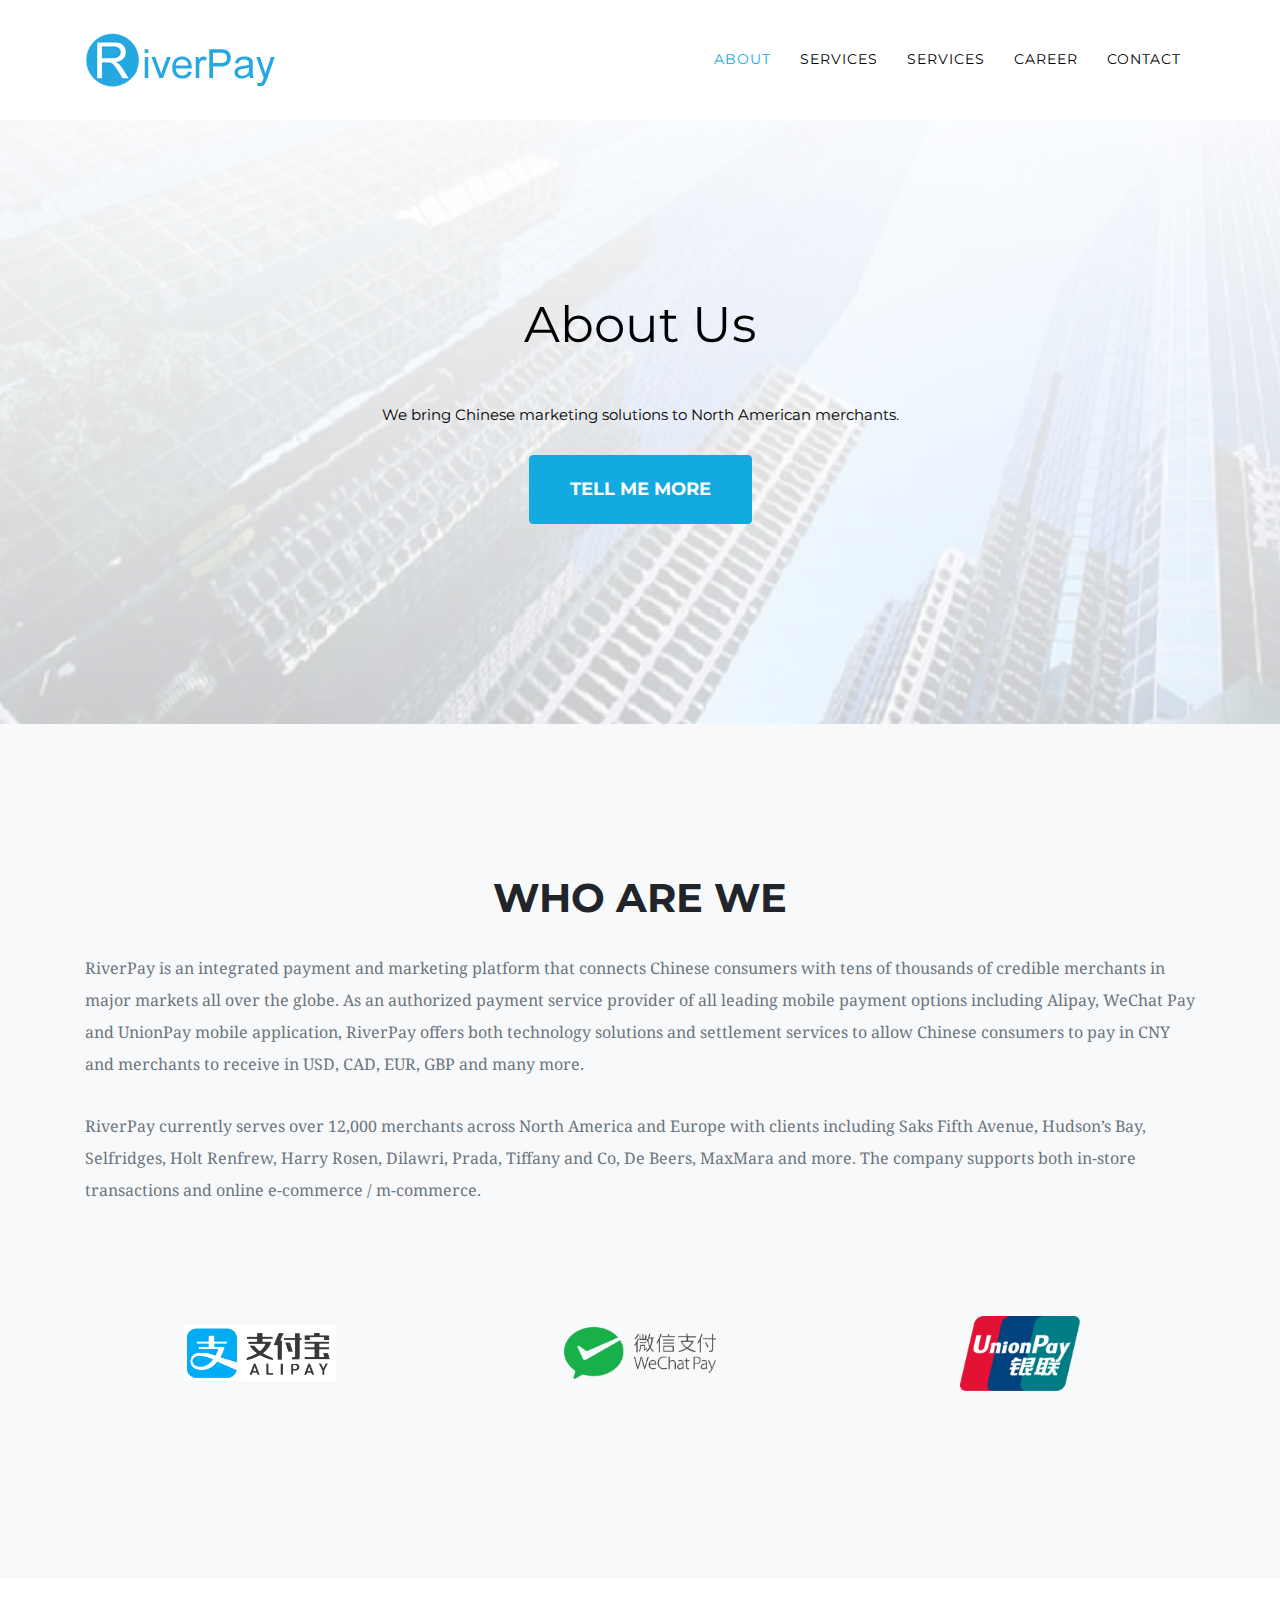
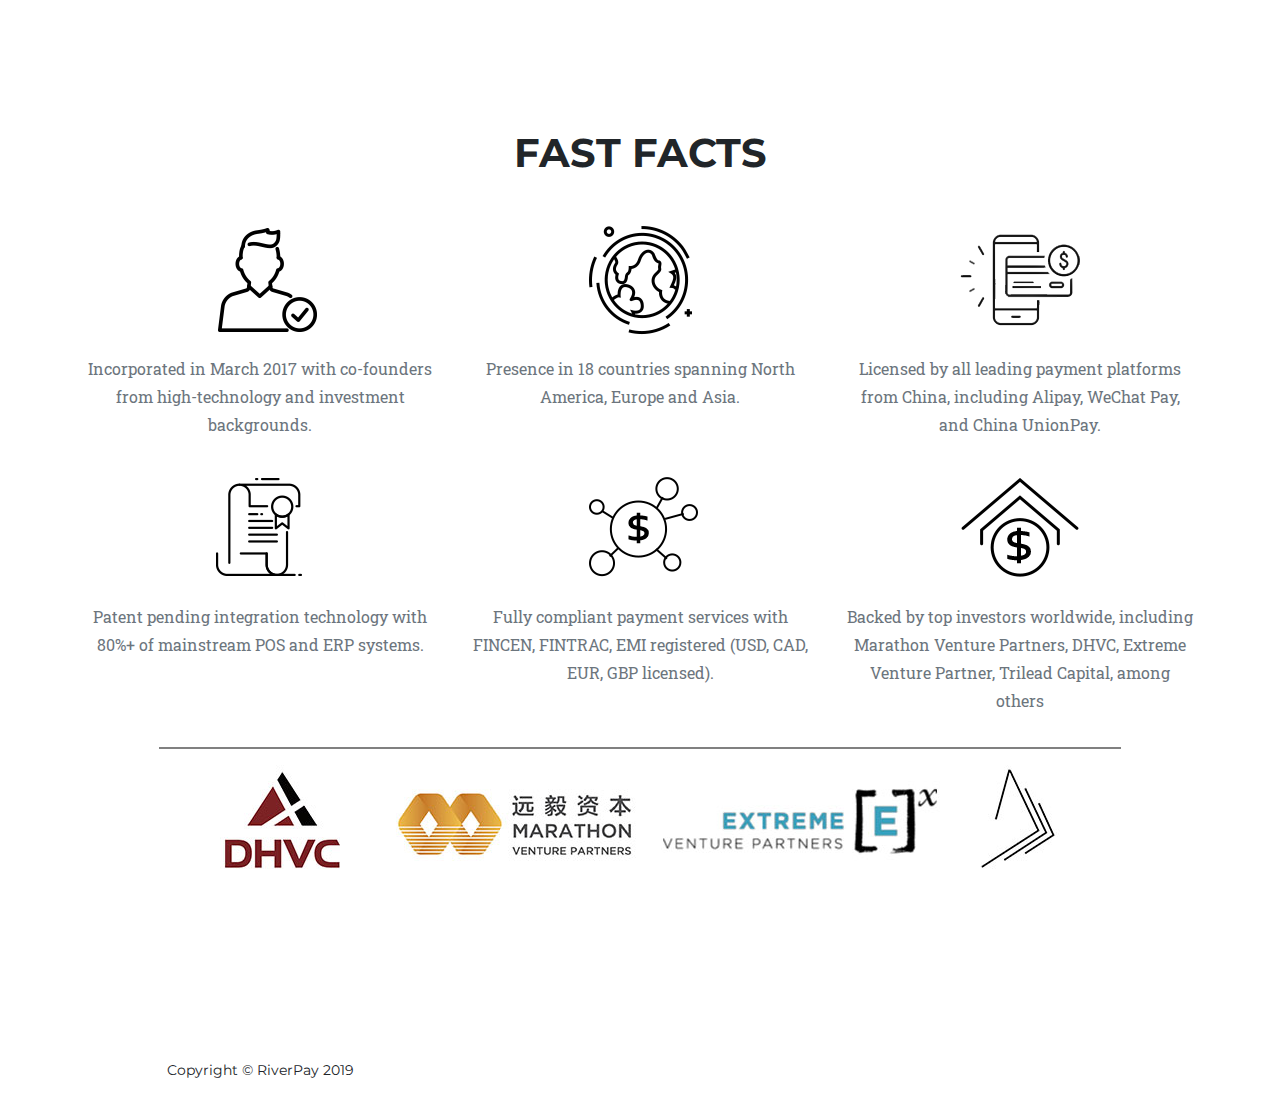
==== commit 692bd73d: "updated meta" ====
--- a/about.html
+++ b/about.html
@@ -5,10 +5,11 @@
 
   <meta charset="utf-8">
   <meta name="viewport" content="width=device-width, initial-scale=1, shrink-to-fit=no">
-  <meta name="description" content="">
+  <meta name="description" content="RiverPay serves over 12,000 merchants in 18 countries across North America, Europe and Asia, offering fully compliant payment and settlement services">
   <meta name="author" content="">
+  <meta name="keywords" content="payments, e-commerce, m-commerce, payment processing, payment gateway, alipay, alipay global, alipay international, wechat pay, unionPay, chinese consumers, saks fifth avenue, hudson’s bay, selfridges, holt renfrew, harry rosen, prada, tiffany">
 
-  <title>Riverpay - About</title>
+  <title>An integrated payments and marketing platform | RiverPay</title>
 
   <!-- Bootstrap core CSS -->
   <link href="vendor/bootstrap/css/bootstrap.min.css" rel="stylesheet">
@@ -45,13 +46,13 @@
               <a class="nav-link js-scroll-trigger" href="service.html">Services</a>
           </li>
           <li class="nav-item">
+            <a class="nav-link js-scroll-trigger" href="media.html">Services</a>
+        </li>
+          <li class="nav-item">
             <a class="nav-link js-scroll-trigger" href="career.html">Career</a>
           </li>
           <li class="nav-item">
             <a class="nav-link js-scroll-trigger" href="contact.html">Contact</a>
-          </li>
-          <li class="nav-item">
-            <a class="nav-link js-scroll-trigger" href="test.html">Media</a>
           </li>
         </ul>
       </div>
--- a/css/about.css
+++ b/css/about.css
@@ -152,7 +152,6 @@
       -webkit-transition: padding-top 0.3s, padding-bottom 0.3s;
       transition: padding-top 0.3s, padding-bottom 0.3s;
       border: none;
-      background-color: transparent;
     }
     #mainNav .navbar-brand {
       font-size: 1.75em;
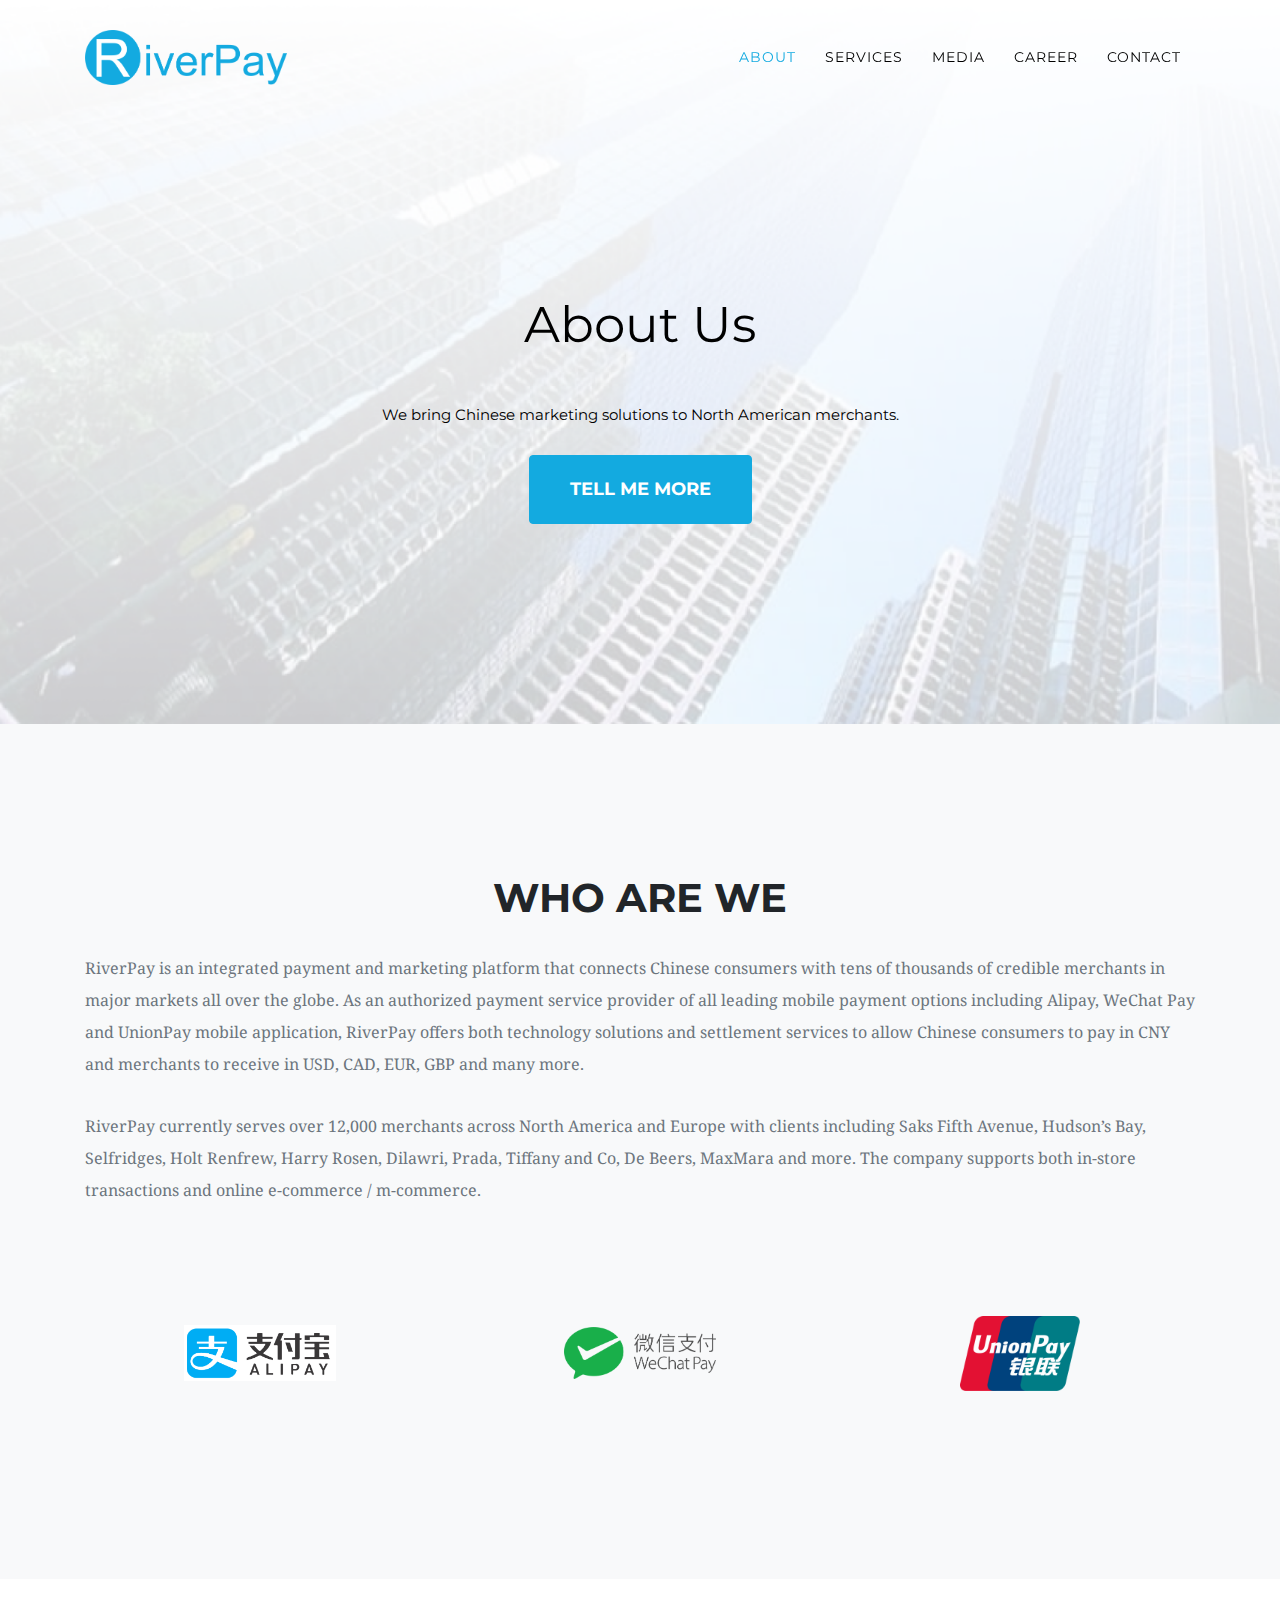
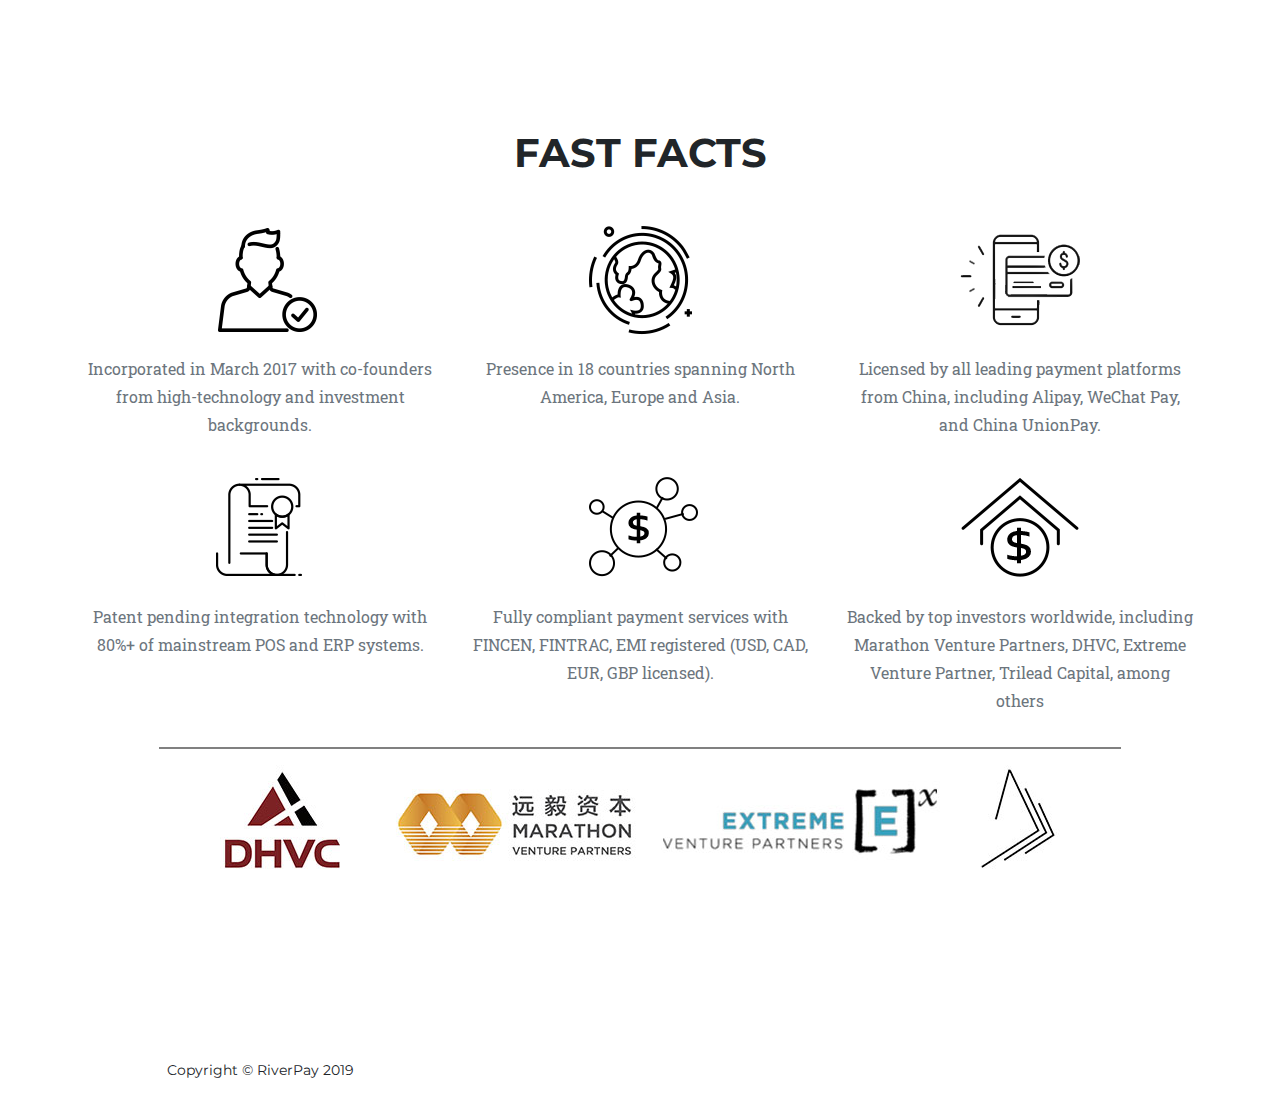
==== commit c12e24f8: "Added more info to Service" ====
--- a/about.html
+++ b/about.html
@@ -32,7 +32,7 @@
   <!-- Navigation -->
   <nav class="navbar navbar-expand-lg navbar-dark fixed-top" id="mainNav">
     <div class="container">
-      <a class="navbar-brand js-scroll-trigger" href="index.html"><img src="img/logos/rplogo.png"></a>
+      <a class="navbar-brand js-scroll-trigger" href="index.html"><img src="img/about/rpay.png" style="width:202px; height: auto;"></a>
       <button class="navbar-toggler navbar-toggler-right" type="button" data-toggle="collapse" data-target="#navbarResponsive" aria-controls="navbarResponsive" aria-expanded="false" aria-label="Toggle navigation">
         Menu
         <i class="fas fa-bars"></i>
@@ -46,7 +46,7 @@
               <a class="nav-link js-scroll-trigger" href="service.html">Services</a>
           </li>
           <li class="nav-item">
-            <a class="nav-link js-scroll-trigger" href="media.html">Services</a>
+            <a class="nav-link js-scroll-trigger" href="media.html">Media</a>
         </li>
           <li class="nav-item">
             <a class="nav-link js-scroll-trigger" href="career.html">Career</a>
--- a/css/about.css
+++ b/css/about.css
@@ -152,6 +152,7 @@
       -webkit-transition: padding-top 0.3s, padding-bottom 0.3s;
       transition: padding-top 0.3s, padding-bottom 0.3s;
       border: none;
+      background-color: transparent;
     }
     #mainNav .navbar-brand {
       font-size: 1.75em;
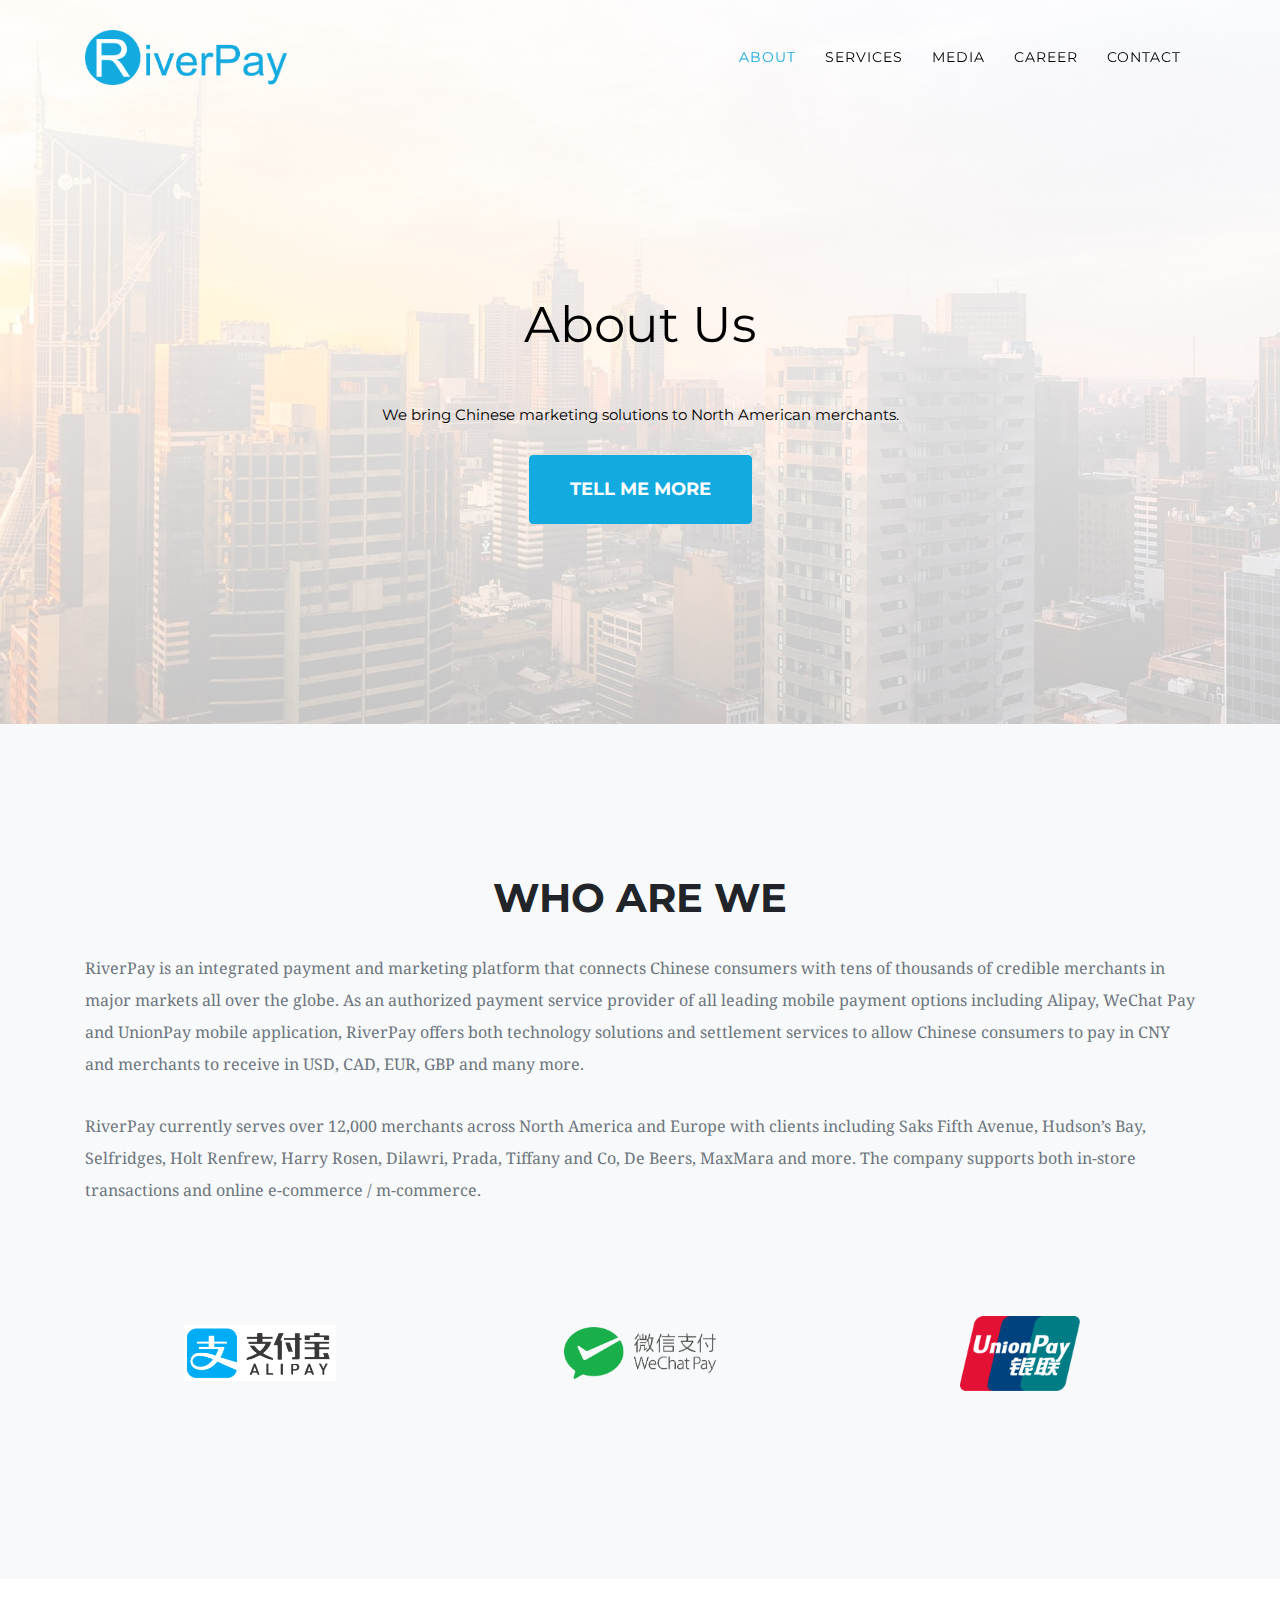
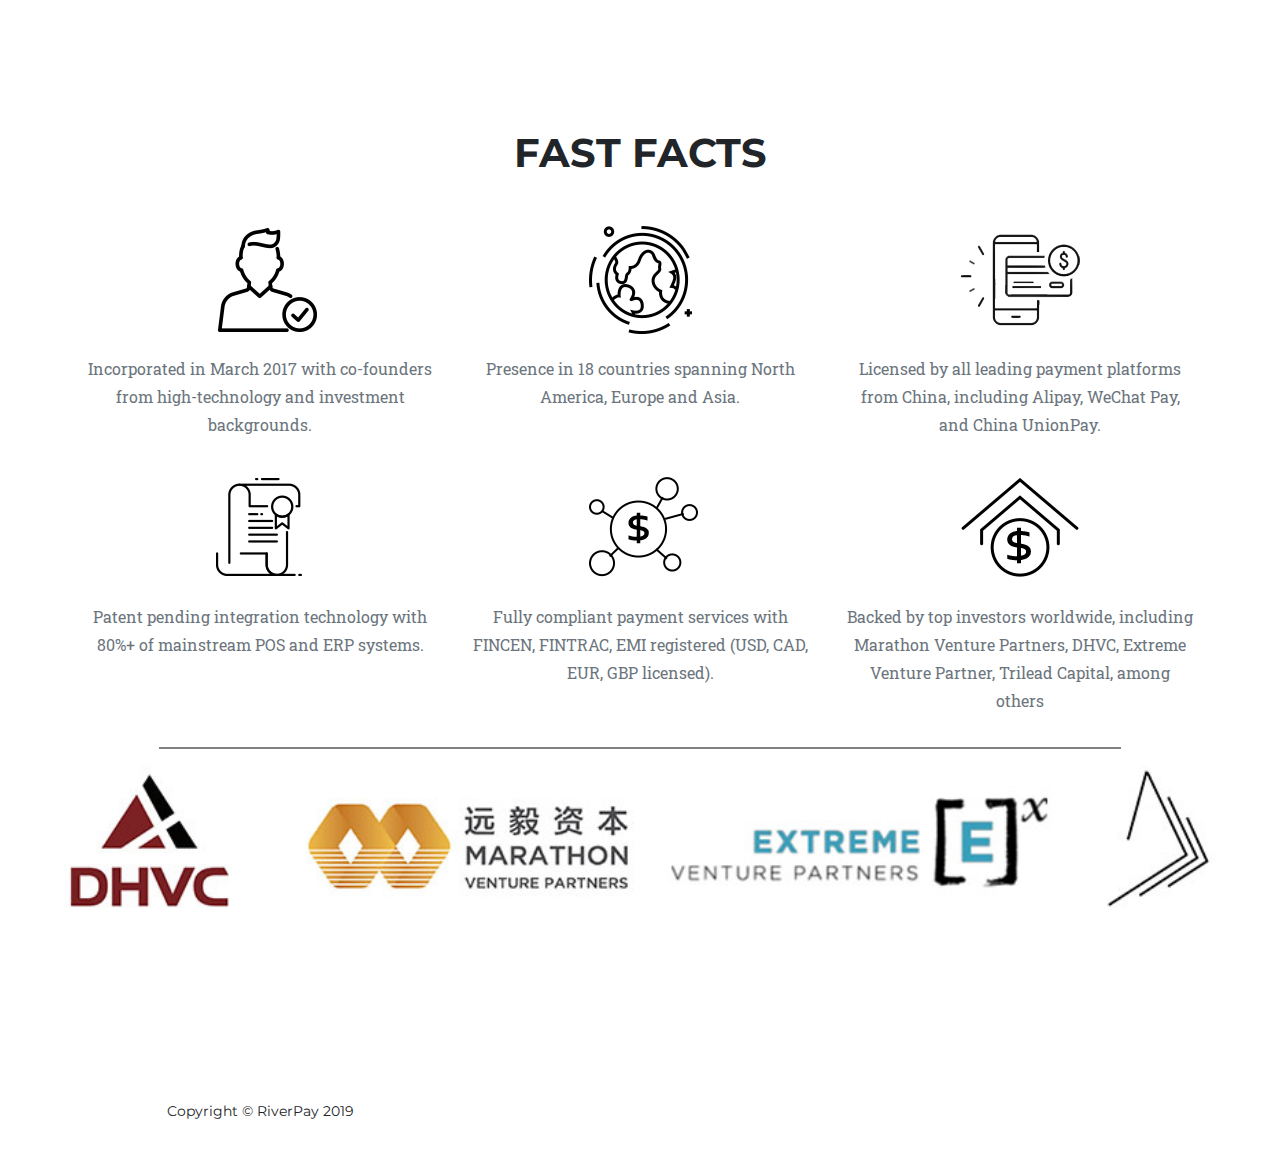
==== commit 43858e91: "fixed mobile view" ====
--- a/about.html
+++ b/about.html
@@ -150,7 +150,7 @@
       </div>
     </div>
     <hr>
-    <img src="img/about/abt_logos.jpg" style="margin: auto; display: block;">
+    <img src="img/about/abt_logos.jpg" style="margin: auto; display: block; width: 90%;">
   </section>
 
   <!-- Footer -->
--- a/css/about.css
+++ b/css/about.css
@@ -176,7 +176,7 @@
   header.masthead {
     text-align: center;
     color: black;
-    background-image: url("../img/about/about-bg.png");
+    background-image: url("../img/about/about-bg.jpg");
     background-repeat: no-repeat;
     background-attachment: scroll;
     background-position: center center;
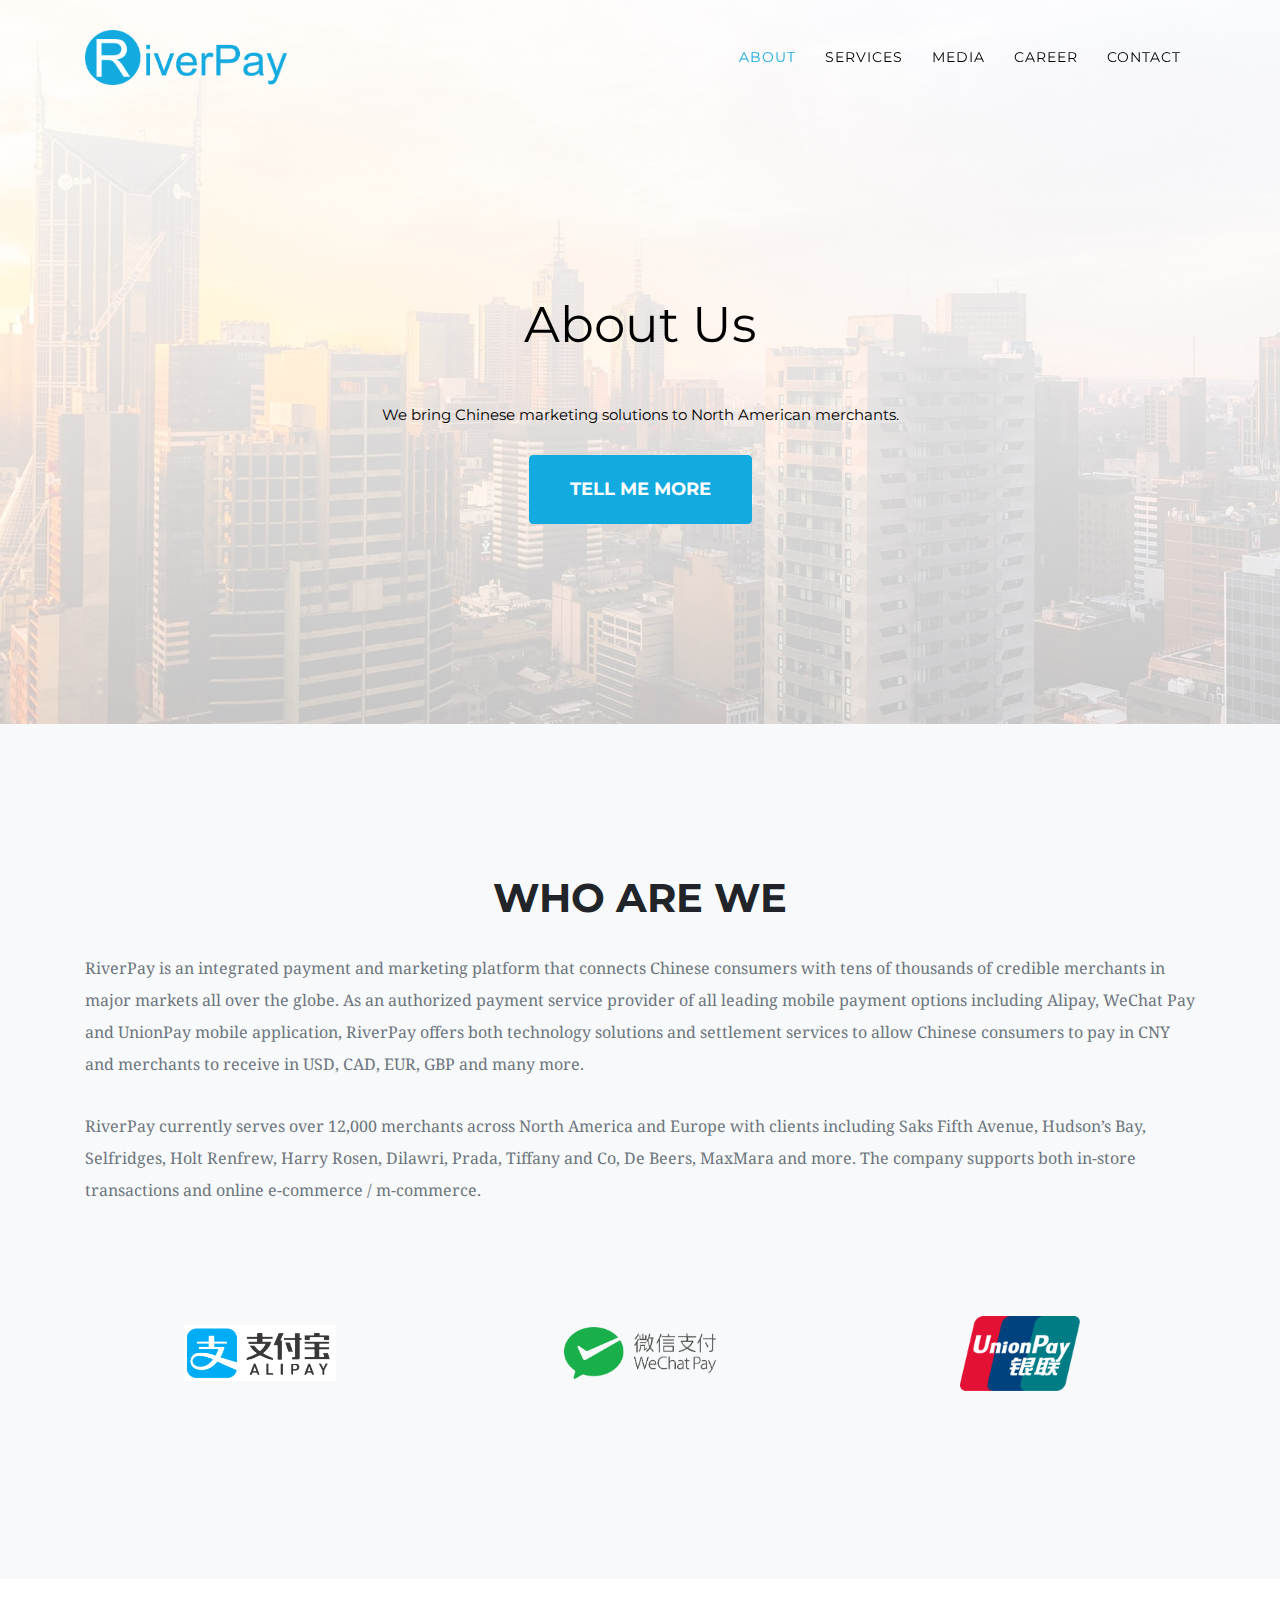
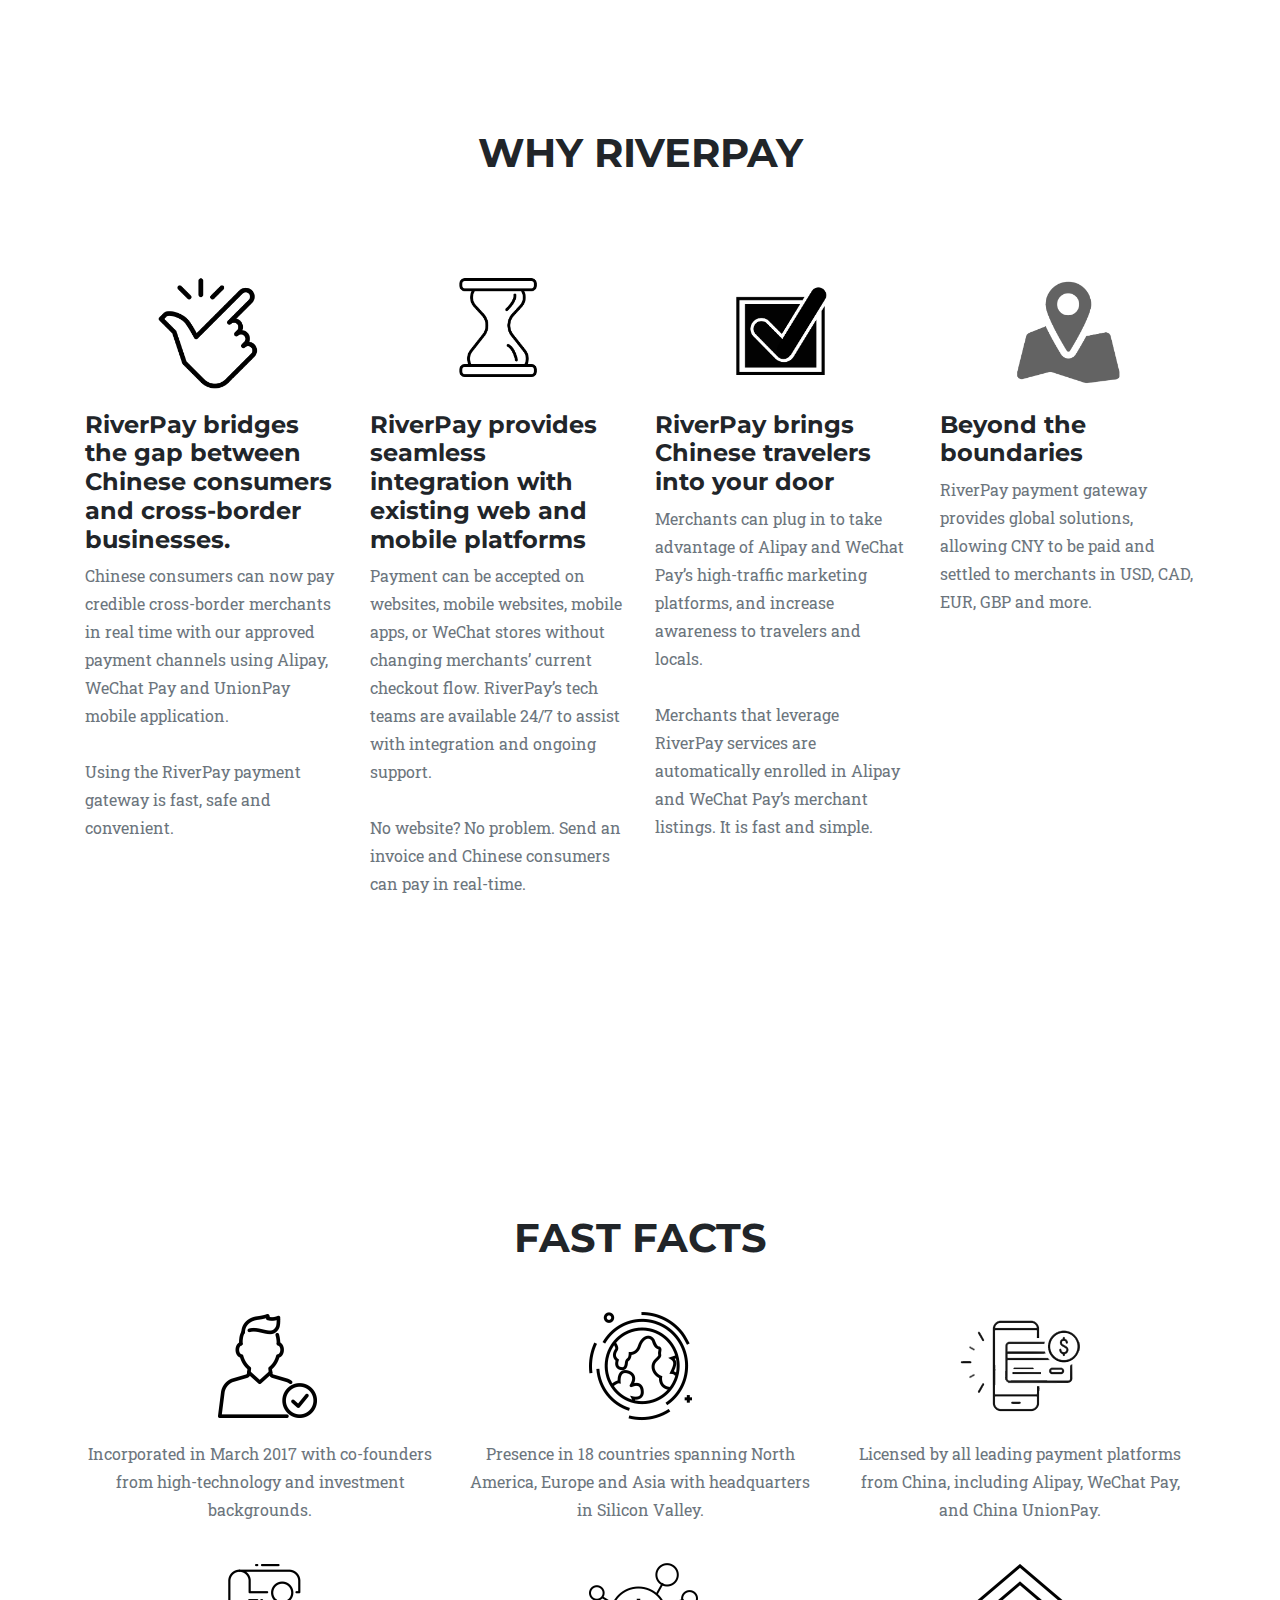
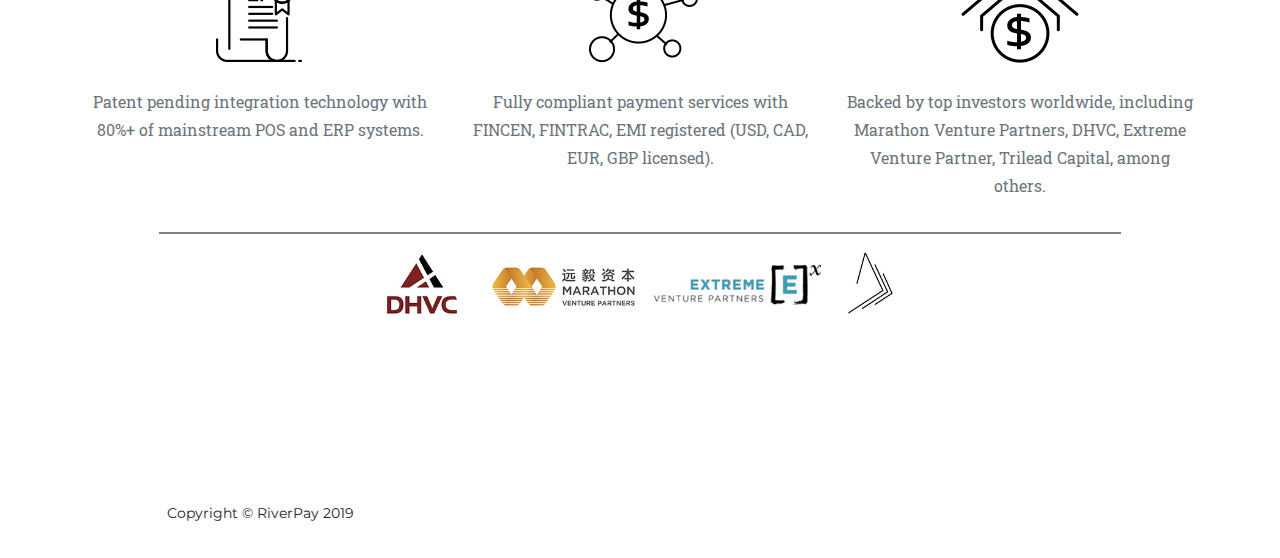
==== commit 6b38f424: "added colin's changes" ====
--- a/about.html
+++ b/about.html
@@ -7,7 +7,7 @@
   <meta name="viewport" content="width=device-width, initial-scale=1, shrink-to-fit=no">
   <meta name="description" content="RiverPay serves over 12,000 merchants in 18 countries across North America, Europe and Asia, offering fully compliant payment and settlement services">
   <meta name="author" content="">
-  <meta name="keywords" content="payments, e-commerce, m-commerce, payment processing, payment gateway, alipay, alipay global, alipay international, wechat pay, unionPay, chinese consumers, saks fifth avenue, hudson’s bay, selfridges, holt renfrew, harry rosen, prada, tiffany">
+  <meta name="keywords" content="payments, e-commerce, m-commerce, payment processing, payment gateway, alipay, alipay global, alipay international, wechat pay, unionPay, chinese consumers, saks fifth avenue, hudson’s bay, selfridges, holt renfrew, harry rosen, prada, tiffany, riverpay, alipay, wechat pay, unionpay, mobile payment, alipay global, Alipay international, online payment, fintech, citcon, snappay, motion pay, motionpay, ott, ottpay">
 
   <title>An integrated payments and marketing platform | RiverPay</title>
 
@@ -100,6 +100,53 @@
     </div>
   </section>
 
+  <section id="advantages">
+      <div class="container">
+        <div class="row">
+          <div class="col-lg-12 text-center">
+            <h2 class="section-heading text-uppercase">Why RiverPay</h2>
+          </div>
+        </div>
+        <div class="row" style="justify-content: center; display: flex; padding-top: 5%;">
+          <div class="col-md-3">
+              <span class="fa-stack fa-4x" style="text-align: center; width: 100%;">
+              <img class="img-responsive" style="width: 118px" src="img/about/easy.png" >
+              </span>
+              <h4>RiverPay bridges the gap between Chinese consumers and cross-border businesses.</h4>
+              <p class="text-muted">Chinese consumers can now pay credible cross-border merchants in real time with our approved payment channels using Alipay, WeChat Pay and UnionPay mobile application. <br><br>
+                Using the RiverPay payment gateway is fast, safe and convenient.
+                  </p>
+          </div>
+          <div class="col-md-3">
+              <span class="fa-stack fa-4x" style="text-align: center; width: 100%;">
+              <img class="img-responsive" style="width: 118px" src="img/about/time.png">
+              </span>
+              <h4>RiverPay provides seamless integration with existing web and mobile platforms</h4>
+              <p class="text-muted">Payment can be accepted on websites, mobile websites, mobile apps, or WeChat stores without changing merchants’ current checkout flow. RiverPay’s tech teams are available 24/7 to assist with integration and ongoing support.<br><br>
+                No website? No problem. Send an invoice and Chinese consumers can pay in real-time.  
+                  </p>
+          </div>
+          <div class="col-md-3" >
+              <span class="fa-stack fa-4x" style="text-align: center; width: 100%;">
+              <img class="img-responsive" style="width: 118px" src="img/about/mailing.png" >
+              </span>
+              <h4>RiverPay brings Chinese travelers into your door</h4>
+              <p class="text-muted">Merchants can plug in to take advantage of Alipay and WeChat Pay’s high-traffic marketing platforms, and increase awareness to travelers and locals.<br><br>
+                Merchants that leverage RiverPay services are automatically enrolled in Alipay and WeChat Pay’s merchant listings. It is fast and simple.</p>
+          </div>
+          <div class="col-md-3">
+              <span class="fa-stack fa-4x" style="text-align: center; width: 100%;">
+              <img class="img-responsive" style="width: 118px" src="img/about/boundary.png" >
+              </span>
+              <h4>Beyond the boundaries</h4>
+              <p class="text-muted">RiverPay payment gateway provides global solutions, allowing CNY to be paid and settled to merchants in USD, CAD, EUR, GBP and more.
+                  </p>
+          </div>
+        </div>
+      </div> 
+
+    </section> 
+
   <!-- Portfolio Grid -->
   <section id="portfolio">
     <div class="container">
@@ -119,7 +166,7 @@
           <span class="fa-stack fa-4x">
               <img src="img/about/abt_icon2.png">
             </span>
-          <p class="text-muted">Presence in 18 countries spanning North America, Europe and Asia.</p>
+          <p class="text-muted">Presence in 18 countries spanning North America, Europe and Asia with headquarters in Silicon Valley.</p>
         </div>
         <div class="col-md-4">
           <span class="fa-stack fa-4x">
@@ -145,12 +192,12 @@
           <span class="fa-stack fa-4x">
               <img src="img/about/abt_icon6.png">
             </span>
-          <p class="text-muted">Backed by top investors worldwide, including Marathon Venture Partners, DHVC, Extreme Venture Partner, Trilead Capital, among others</p>
+          <p class="text-muted">Backed by top investors worldwide, including Marathon Venture Partners, DHVC, Extreme Venture Partner, Trilead Capital, among others.</p>
         </div>
       </div>
     </div>
     <hr>
-    <img src="img/about/abt_logos.jpg" style="margin: auto; display: block; width: 90%;">
+    <img src="img/about/abt_logos.jpg" class="partner">
   </section>
 
   <!-- Footer -->
--- a/css/about.css
+++ b/css/about.css
@@ -7,6 +7,15 @@
  body {
     overflow-x: hidden;
     font-family: 'Roboto Slab', -apple-system, BlinkMacSystemFont, 'Segoe UI', Roboto, 'Helvetica Neue', Arial, sans-serif, 'Apple Color Emoji', 'Segoe UI Emoji', 'Segoe UI Symbol', 'Noto Color Emoji';
+  }
+.column1 { 
+  border: none;
+  border-left: thick solid #ff0000;
+}
+  .partner { 
+    margin: auto;
+    display: block;
+    max-width: 80%;
   }
   
   p {
@@ -69,6 +78,7 @@
     section {
       padding: 150px 0;
     }
+ 
   }
   
   .btn {
@@ -154,6 +164,7 @@
       border: none;
       background-color: transparent;
     }
+
     #mainNav .navbar-brand {
       font-size: 1.75em;
       -webkit-transition: all 0.3s;
@@ -172,7 +183,7 @@
       padding: 12px 0;
     }
   }
-  
+
   header.masthead {
     text-align: center;
     color: black;
@@ -209,6 +220,11 @@
       padding-top: 300px;
       padding-bottom: 200px;
     }
+
+    .partner { 
+      width: 40%;
+    }
+
     header.masthead .intro-text .intro-lead-in {
       font-size: 50px;
       line-height: 50px;
@@ -304,7 +320,6 @@
       margin: 0 0 30px;
     }
   }
-  
   .portfolio-modal {
     padding-right: 0px !important;
   }
@@ -527,6 +542,10 @@
       padding: 0 30px 20px 20px;
       text-align: left;
     }
+    .col-lg-4 { 
+      flex: 25%;
+      max-width: 25%;
+    }
   }
   
   @media (min-width: 992px) {
@@ -711,6 +730,7 @@
     left: 0;
     width: 100%;
     font-size: x-large;
+    font-family: 'Montserrat', -apple-system, BlinkMacSystemFont, 'Segoe UI', Roboto, 'Helvetica Neue', Arial, sans-serif, 'Apple Color Emoji', 'Segoe UI Emoji', 'Segoe UI Symbol', 'Noto Color Emoji';
 }
 
 .contact-card-img{
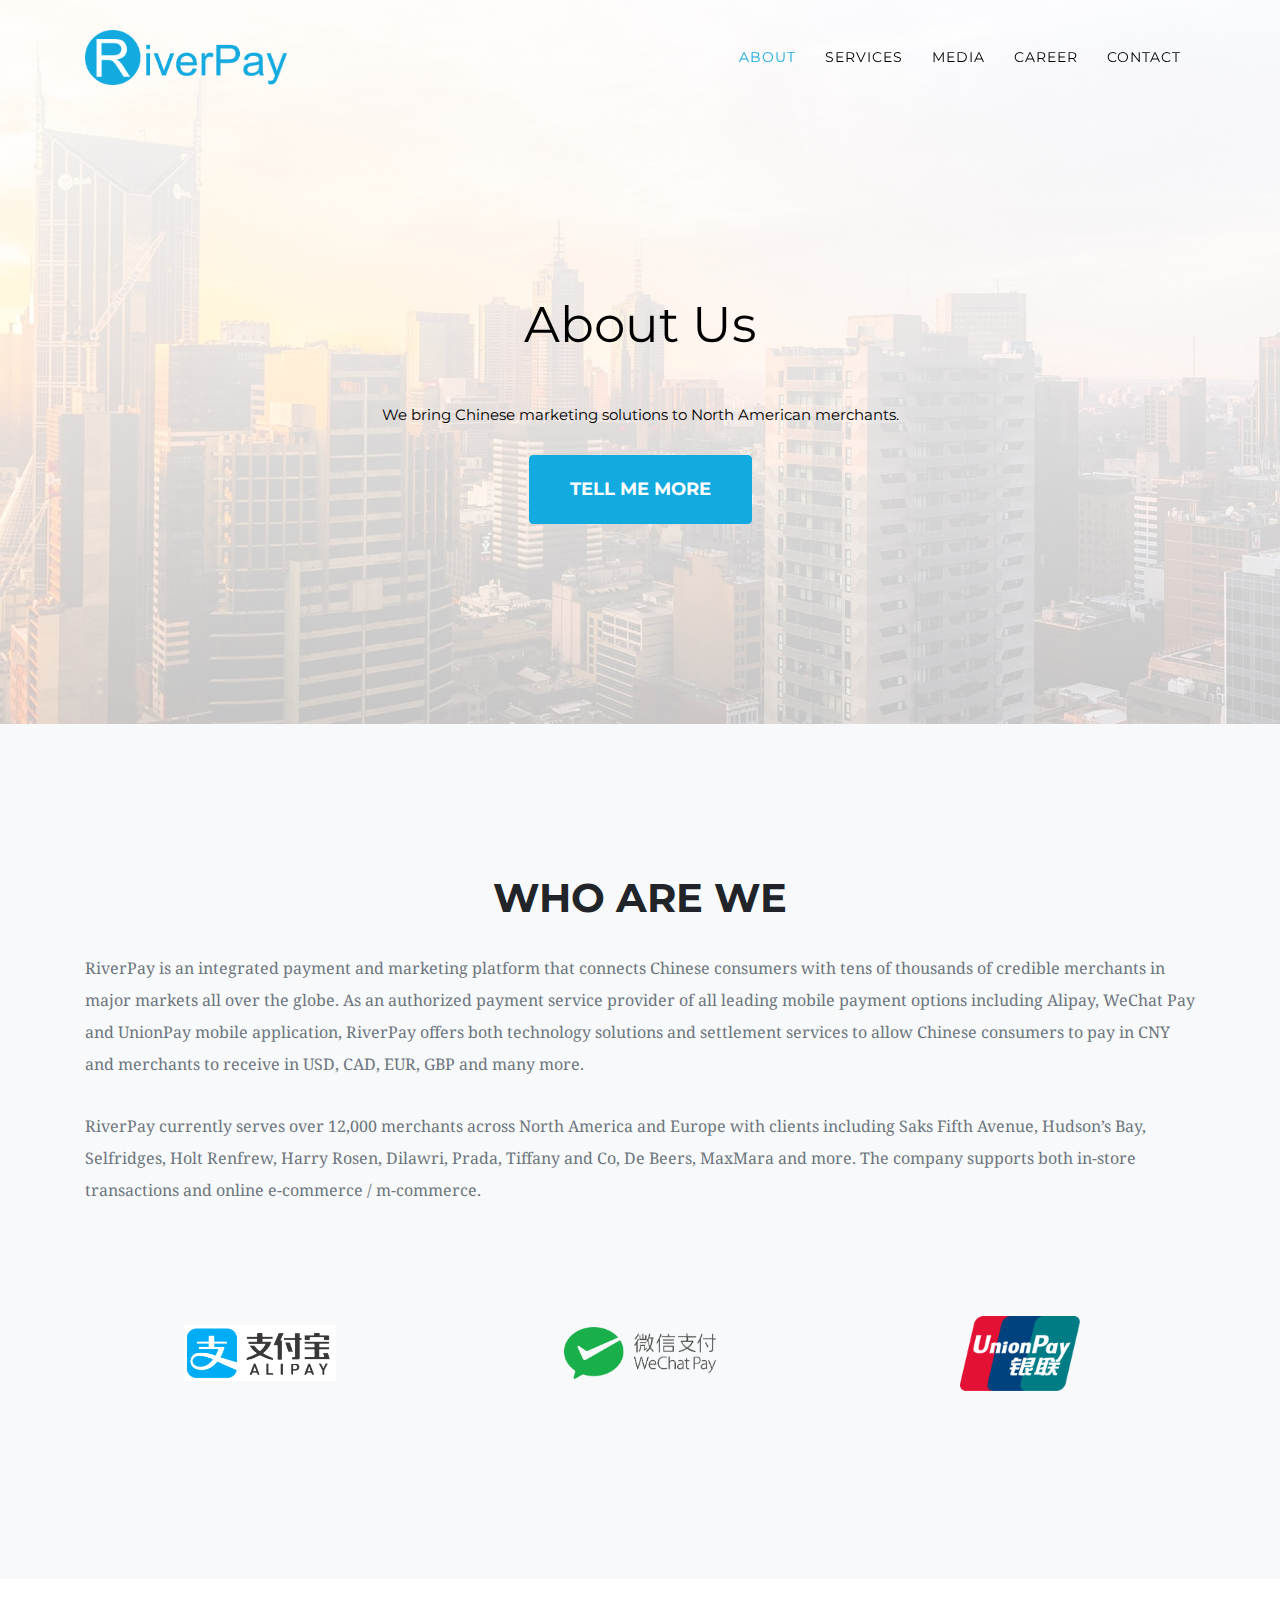
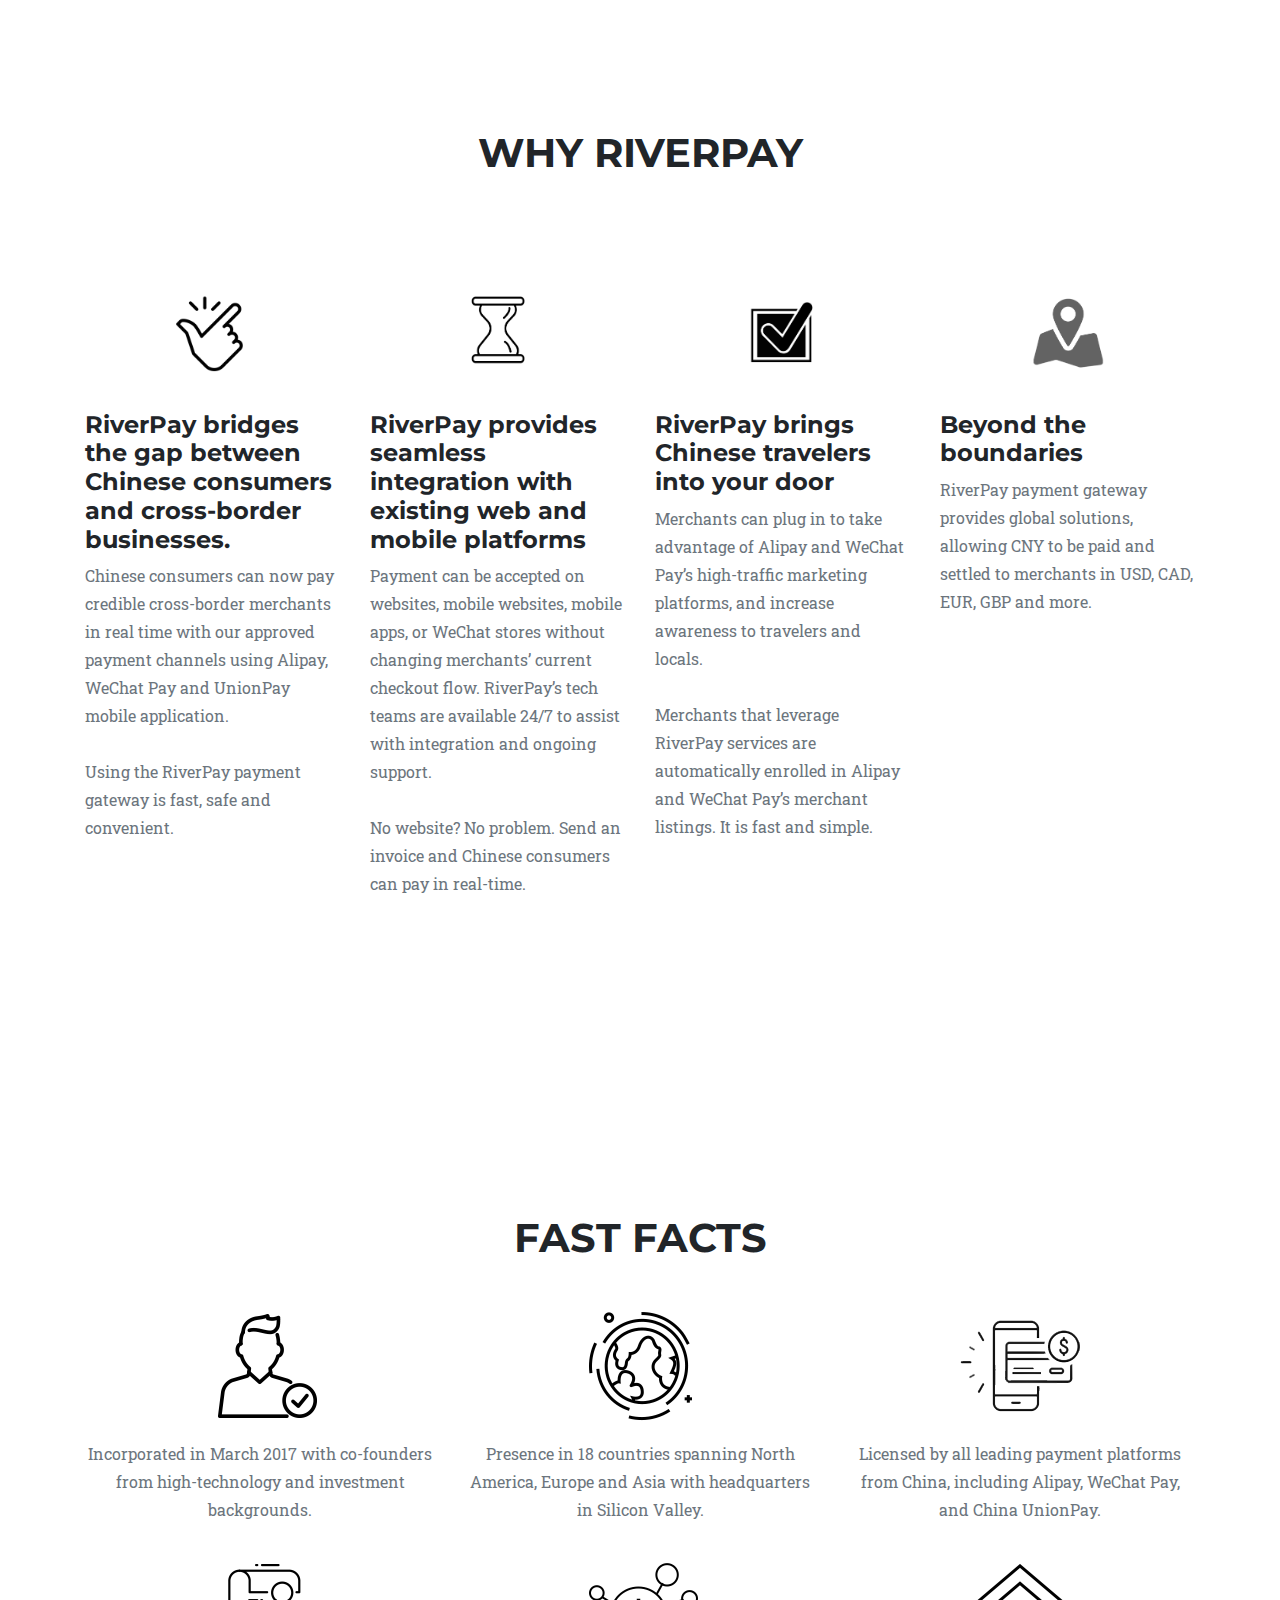
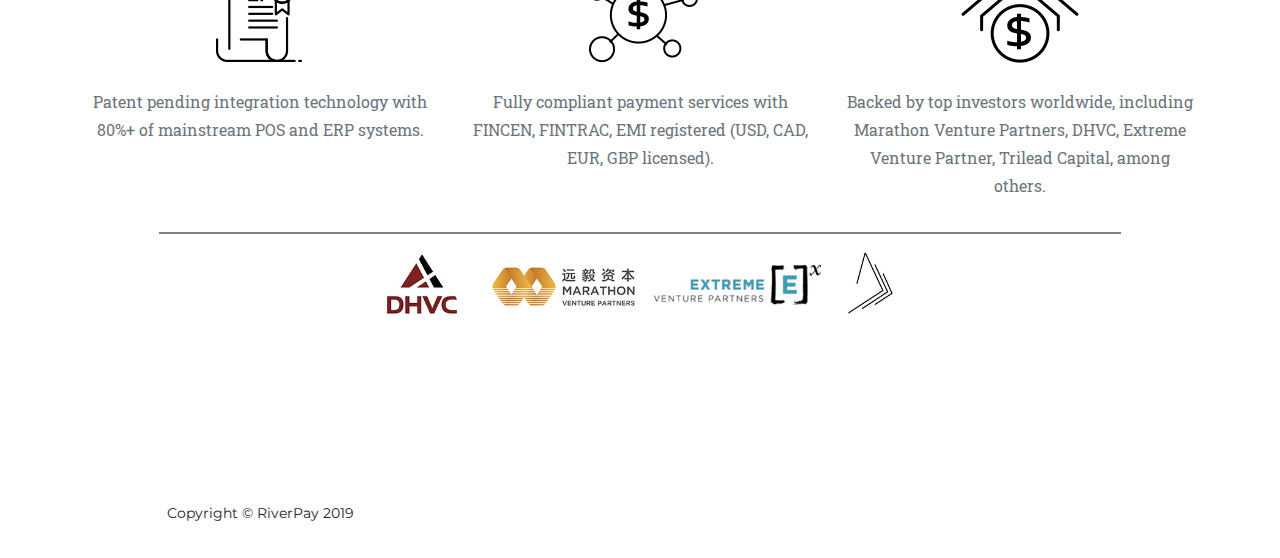
==== commit 77bbb2ea: "Update about.html" ====
--- a/about.html
+++ b/about.html
@@ -32,7 +32,7 @@
   <!-- Navigation -->
   <nav class="navbar navbar-expand-lg navbar-dark fixed-top" id="mainNav">
     <div class="container">
-      <a class="navbar-brand js-scroll-trigger" href="index.html"><img src="img/about/rpay.png" style="width:202px; height: auto;"></a>
+      <a class="navbar-brand js-scroll-trigger" href="index"><img src="img/about/rpay.png" style="width:202px; height: auto;"></a>
       <button class="navbar-toggler navbar-toggler-right" type="button" data-toggle="collapse" data-target="#navbarResponsive" aria-controls="navbarResponsive" aria-expanded="false" aria-label="Toggle navigation">
         Menu
         <i class="fas fa-bars"></i>
@@ -40,19 +40,19 @@
       <div class="collapse navbar-collapse" id="navbarResponsive">
         <ul class="navbar-nav text-uppercase ml-auto">
           <li class="nav-item">
-            <a class="nav-link js-scroll-trigger" href="about.html" style="color: #13AAE0;">About</a>
-          </li>
-          <li class="nav-item">
-              <a class="nav-link js-scroll-trigger" href="service.html">Services</a>
-          </li>
-          <li class="nav-item">
-            <a class="nav-link js-scroll-trigger" href="media.html">Media</a>
+            <a class="nav-link js-scroll-trigger" href="about" style="color: #13AAE0;">About</a>
+          </li>
+          <li class="nav-item">
+              <a class="nav-link js-scroll-trigger" href="service">Services</a>
+          </li>
+          <li class="nav-item">
+            <a class="nav-link js-scroll-trigger" href="media">Media</a>
         </li>
           <li class="nav-item">
-            <a class="nav-link js-scroll-trigger" href="career.html">Career</a>
-          </li>
-          <li class="nav-item">
-            <a class="nav-link js-scroll-trigger" href="contact.html">Contact</a>
+            <a class="nav-link js-scroll-trigger" href="career">Career</a>
+          </li>
+          <li class="nav-item">
+            <a class="nav-link js-scroll-trigger" href="contact">Contact</a>
           </li>
         </ul>
       </div>
@@ -110,7 +110,7 @@
         <div class="row" style="justify-content: center; display: flex; padding-top: 5%;">
           <div class="col-md-3">
               <span class="fa-stack fa-4x" style="text-align: center; width: 100%;">
-              <img class="img-responsive" style="width: 118px" src="img/about/easy.png" >
+              <img class="img-responsive" style="width: 80px" src="img/about/easy.png" >
               </span>
               <h4>RiverPay bridges the gap between Chinese consumers and cross-border businesses.</h4>
               <p class="text-muted">Chinese consumers can now pay credible cross-border merchants in real time with our approved payment channels using Alipay, WeChat Pay and UnionPay mobile application. <br><br>
@@ -119,7 +119,7 @@
           </div>
           <div class="col-md-3">
               <span class="fa-stack fa-4x" style="text-align: center; width: 100%;">
-              <img class="img-responsive" style="width: 118px" src="img/about/time.png">
+              <img class="img-responsive" style="width: 80px" src="img/about/time.png">
               </span>
               <h4>RiverPay provides seamless integration with existing web and mobile platforms</h4>
               <p class="text-muted">Payment can be accepted on websites, mobile websites, mobile apps, or WeChat stores without changing merchants’ current checkout flow. RiverPay’s tech teams are available 24/7 to assist with integration and ongoing support.<br><br>
@@ -128,7 +128,7 @@
           </div>
           <div class="col-md-3" >
               <span class="fa-stack fa-4x" style="text-align: center; width: 100%;">
-              <img class="img-responsive" style="width: 118px" src="img/about/mailing.png" >
+              <img class="img-responsive" style="width: 80px" src="img/about/mailing.png" >
               </span>
               <h4>RiverPay brings Chinese travelers into your door</h4>
               <p class="text-muted">Merchants can plug in to take advantage of Alipay and WeChat Pay’s high-traffic marketing platforms, and increase awareness to travelers and locals.<br><br>
@@ -136,7 +136,7 @@
           </div>
           <div class="col-md-3">
               <span class="fa-stack fa-4x" style="text-align: center; width: 100%;">
-              <img class="img-responsive" style="width: 118px" src="img/about/boundary.png" >
+              <img class="img-responsive" style="width: 80px" src="img/about/boundary.png" >
               </span>
               <h4>Beyond the boundaries</h4>
               <p class="text-muted">RiverPay payment gateway provides global solutions, allowing CNY to be paid and settled to merchants in USD, CAD, EUR, GBP and more.
--- a/css/about.css
+++ b/css/about.css
@@ -8,10 +8,7 @@
     overflow-x: hidden;
     font-family: 'Roboto Slab', -apple-system, BlinkMacSystemFont, 'Segoe UI', Roboto, 'Helvetica Neue', Arial, sans-serif, 'Apple Color Emoji', 'Segoe UI Emoji', 'Segoe UI Symbol', 'Noto Color Emoji';
   }
-.column1 { 
-  border: none;
-  border-left: thick solid #ff0000;
-}
+
   .partner { 
     margin: auto;
     display: block;
@@ -23,11 +20,11 @@
   }
   
   a {
-    color: #fed136;
+    color: black;
   }
   
   a:hover {
-    color: #fec503;
+    color: blue;
   }
   
   .text-primary {
